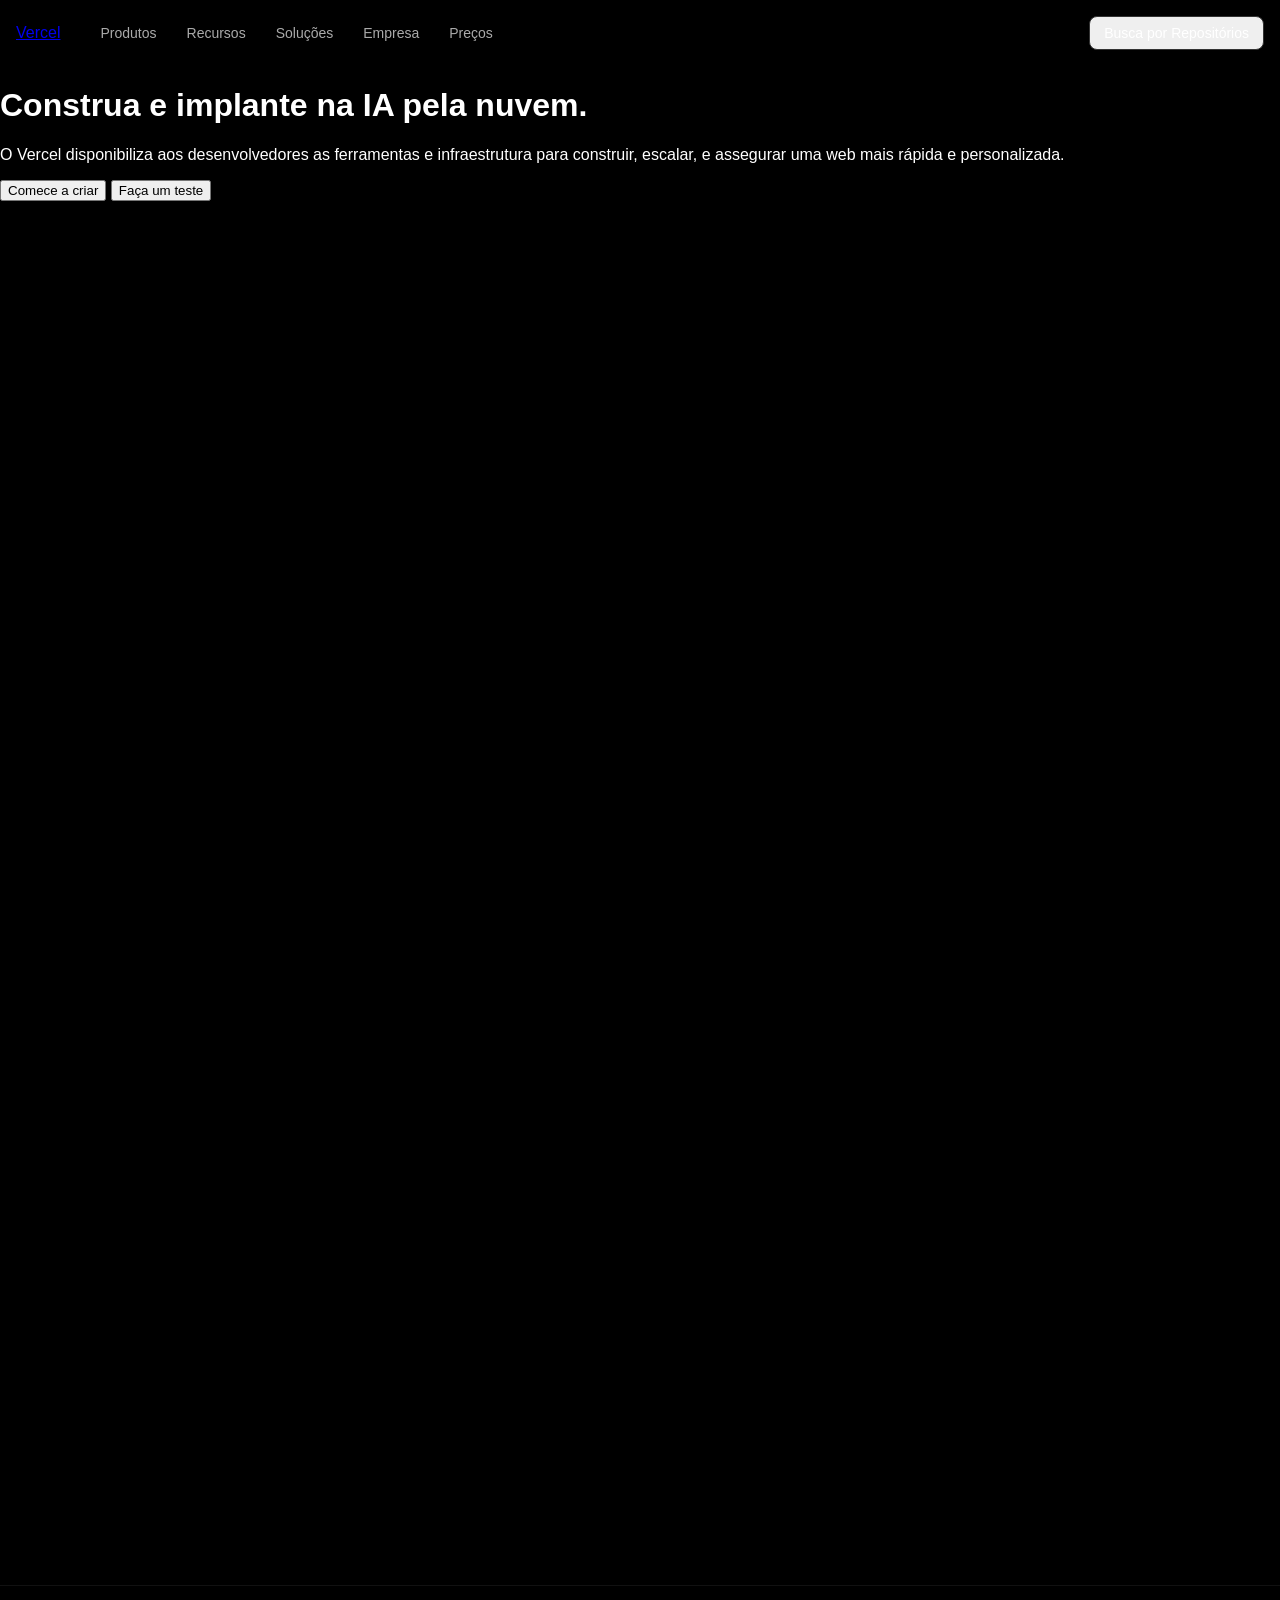
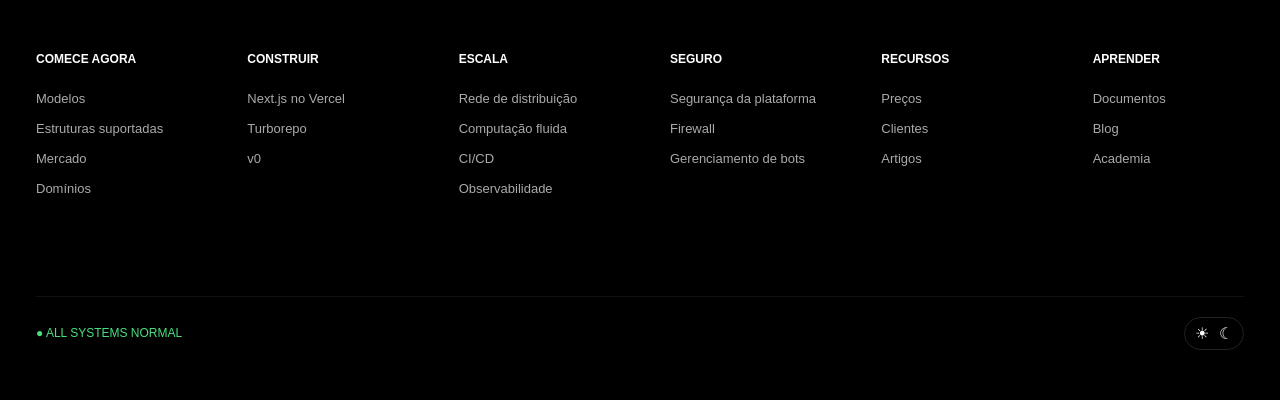
==== index.html @ 89ce564a "Add sections for the API integration : busca, abas de resultados e favoritos." ====
<!DOCTYPE html>
<html lang="pt-br">
<head>
  <meta charset="UTF-8">
  <title>Trabalho01</title>

  <script src="script.js"></script>
  <link rel="stylesheet" href="style.css">
</head>

<body>

<!-- /*checkbox para abrir e fechar o menu */ -->
<input type="checkbox" id="menu-toggle">

<header class="header">
  <div class="container">
<!-- 
    /*Logo Vercel*/ -->
    <div class="logo">
      <a href="#">Vercel</a>
    </div>

    <!-- /*nav*/ -->
<nav class="nav">
  <ul>

    <li class="has-dropdown">
      <a href="#">Produtos</a>

      <div class="dropdown">
        <div class="dropdown-content">

          <!-- /*coluna1*/ -->
          <div class="column">
            <h4>AI Cloud</h4>

            <a href="#" class="item">
              <div class="icon"></div>
              <div class="text">
                <div class="title">AI Gateway</div>
                <div class="desc">One endpoint, all your models</div>
              </div>
            </a>

            <a href="#" class="item">
              <div class="icon"></div>
              <div class="text">
                <div class="title">Sandbox</div>
                <div class="desc">Isolated, safe code execution</div>
              </div>
            </a>

            <a href="#" class="item">
              <div class="icon"></div>
              <div class="text">
                <div class="title">Vercel Agent</div>
                <div class="desc">AI agent for your workflow</div>
              </div>
            </a>

            <a href="#" class="item">
              <div class="icon"></div>
              <div class="text">
                <div class="title">AI SDK</div>
                <div class="desc">Toolkit for building AI apps</div>
              </div>
            </a>
          </div>

          <!-- /*coluna2*/ -->
          <div class="column">
            <h4>Core Platform</h4>

            <a href="#" class="item">
              <div class="icon"></div>
              <div class="text">
                <div class="title">CI/CD</div>
                <div class="desc">Ship faster with automation</div>
              </div>
            </a>

            <a href="#" class="item">
              <div class="icon"></div>
              <div class="text">
                <div class="title">Content Delivery</div>
                <div class="desc">Fast global delivery</div>
              </div>
            </a>

            <a href="#" class="item">
              <div class="icon"></div>
              <div class="text">
                <div class="title">Fluid Compute</div>
                <div class="desc">Scale without limits</div>
              </div>
            </a>

            <a href="#" class="item">
              <div class="icon"></div>
              <div class="text">
                <div class="title">Observability</div>
                <div class="desc">Monitor your apps</div>
              </div>
            </a>
          </div>

          <!-- /*coluna3*/ -->
          <div class="column">
            <h4>Security</h4>

            <a href="#" class="item">
              <div class="icon"></div>
              <div class="text">
                <div class="title">Bot Protection</div>
                <div class="desc">Advanced protection layer</div>
              </div>
            </a>

            <a href="#" class="item">
              <div class="icon"></div>
              <div class="text">
                <div class="title">WAF</div>
                <div class="desc">Web application firewall</div>
              </div>
            </a>

            <a href="#" class="item">
              <div class="icon"></div>
              <div class="text">
                <div class="title">Platform Security</div>
                <div class="desc">Enterprise-grade security</div>
              </div>
            </a>
          </div>

        </div>
      </div>
    </li>

    <li><a href="#">Recursos</a></li>
    <li><a href="#">Soluções</a></li>
    <li><a href="#">Empresa</a></li>
    <li><a href="#">Preços</a></li>

  </ul>
</nav>

    <!-- /*Botoes*/ -->
    <div class="actions">
      <button class="btn btn-outline" id="botao-abrir-painel">Busca por Repositórios</button>
    </div>

    <div id="painel-busca" class="painel-busca" style="display: none">
      <div class="painel-conteudo">

        <!-- Fica vazia até o usuário tentar buscar algo inválido -->
        <span id="texto-erro-validacao" class="texto-erro-validacao"></span>

        <!-- FUNCIONALIDADE 1: Campo de busca + botão -->
        <div class="area-busca">
          <input
            type="text"
            id="campo-termo-busca"
            placeholder="Ex: react, python, javascript..."
          />
          <button id="botao-executar-busca" class="btn btn-primary">Buscar</button>
      </div>

      <!-- Abas para alternar entre Resultados e Favoritos -->
        <div class="area-abas">
          <button class="aba aba-ativa" id="aba-resultados" onclick="trocarAba('resultados')">
            Resultados
          </button>
          <button class="aba" id="aba-favoritos" onclick="trocarAba('favoritos')">
            Favoritos
          </button>
        </div>

        <!-- FUNCIONALIDADE 1: Área onde os cards de resultado aparecem -->
        <div id="secao-resultados">
          <div id="lista-de-resultados" class="lista-de-cards"></div>
        </div>

        <!-- FUNCIONALIDADES 2 e 3: Área de favoritos (começa escondida) -->
        <div id="secao-favoritos" style="display: none;">
          <div id="lista-de-favoritos" class="lista-de-cards"></div>
        </div>

      </div>
    </div>

    <!-- /*Icone menu hamburguer*/ -->
    <label for="menu-toggle" class="menu-toggle">☰</label>

  </div>
</header>

<!--/*Menu hamburguer*/ -->
<div class="mobile-menu">

  <!-- /*fechar menu*/ -->
  <label for="menu-toggle" class="close-btn">✕</label>

  <div class="mobile-content">

    <a href="#" class="btn btn-primary">Inscrever-se</a>
    <a href="#" class="btn btn-outline">Conecte-se</a>

    <div class="mobile-links">
      <a href="#">Produtos</a>
      <a href="#">Recursos</a>
      <a href="#">Soluções</a>
      <a href="#">Preços</a>
      <a href="#">Contato</a>
    </div>

  </div>
</div>

<main>
<!-- SVG imagem central do triângulo-->
 
<div class="central">
  <h1>Construa e implante na IA pela nuvem.</h1>
  <p>O Vercel disponibiliza aos desenvolvedores as ferramentas e infraestrutura para construir, escalar, e assegurar uma web mais rápida e personalizada.</p>
  <div class="buttons">
    <button class="primary">Comece a criar</button>
    <button class="secondary">Faça um teste</button>
  </div>

  <div class="vercel-container">
  <div class="luzes-coloridas">
    <svg class="triangle-svg" viewBox="0 0 100 100">
      <polygon points="50,15 90,85 10,85" />
    </svg>
    <div class="luzes azuis"></div>
    <div class="luzes vermelhas"></div>
    <div class="luzes verdes"></div>
    <div class="luzes amarelas"></div>
  </div>
  </div>
</div>

</main>

<footer class="footer">

  <div class="footer-container">

    <div class="footer-column">
      <h4>Comece agora</h4>
      <a href="#">Modelos</a>
      <a href="#">Estruturas suportadas</a>
      <a href="#">Mercado</a>
      <a href="#">Domínios</a>
    </div>

    <div class="footer-column">
      <h4>Construir</h4>
      <a href="#">Next.js no Vercel</a>
      <a href="#">Turborepo</a>
      <a href="#">v0</a>
    </div>

    <div class="footer-column">
      <h4>Escala</h4>
      <a href="#">Rede de distribuição</a>
      <a href="#">Computação fluida</a>
      <a href="#">CI/CD</a>
      <a href="#">Observabilidade</a>
    </div>

    <div class="footer-column">
      <h4>Seguro</h4>
      <a href="#">Segurança da plataforma</a>
      <a href="#">Firewall</a>
      <a href="#">Gerenciamento de bots</a>
    </div>

    <div class="footer-column">
      <h4>Recursos</h4>
      <a href="#">Preços</a>
      <a href="#">Clientes</a>
      <a href="#">Artigos</a>
    </div>

    <div class="footer-column">
      <h4>Aprender</h4>
      <a href="#">Documentos</a>
      <a href="#">Blog</a>
      <a href="#">Academia</a>
    </div>

    <div class="footer-bottom">

      <div class="status">
        ● ALL SYSTEMS NORMAL
      </div>

      <div class="theme-toggle">
        <span>☀</span>
        <span>☾</span>
      </div>

    </div>

  </div>

</footer>

</body>
</ht
---- style.css ----
/* Reset */
body {
  margin: 0;
  font-family: Arial, sans-serif;
  background: #000;
  color: #fff;
  overflow-x: hidden;
}

/* Header */
.header {
  position: sticky;
  top: 0;
  z-index: 1000;
  background-color: #000;

}

/* Container (header) */
.container {
  max-width: 1400px;
  margin: 0 auto;
  padding: 16px;
  display: flex;
  align-items: center;
  justify-content: flex-start;
  gap: 40px;
}

/* Nav Desktop */
.nav ul {
  display: flex;
  gap: 30px;
  list-style: none;
  margin: 0;
  padding: 0;
}

.nav ul li {
  position: relative;
}

.nav a {
  color: #aaa;
  text-decoration: none;
  font-size: 14px;
  transition: color 0.2s ease;
}

.nav a:hover {
  color: #fff;
}

/* Dropdown */
.dropdown {
  position: absolute;
  top: 100%;
  left: 0;
  width: min(750px, 90vw);
  padding-top: 16px;
  opacity: 0;
  visibility: hidden;
  transform: translateY(10px);
  transition: all 0.2s ease;
  z-index: 2000;
}

.dropdown-content {
  background: #111;
  border: 1px solid #222;
  border-radius: 12px;
  padding: 24px;
  display: flex;
  gap: 40px;
}

.column {
  display: flex;
  flex-direction: column;
  gap: 14px;
}

.column h4 {
  font-weight: bold;
  font-size: 12px;
  color: #666;
  text-transform: uppercase;
  letter-spacing: 1px;
}

.item {
  display: flex;
  gap: 12px;
  padding: 10px;
  border-radius: 10px;
  text-decoration: none;
  transition: all 0.2s ease;
}

.item:hover {
  background: rgba(255, 255, 255, 0.05);
}

.icon {
  width: 36px;
  height: 36px;
  border: 1px solid #333;
  border-radius: 8px;
  background: rgba(255, 255, 255, 0.02);
  flex-shrink: 0;
  transition: all 0.2s ease;

  display: flex;              
  align-items: center;
  justify-content: center;
  color: #aaa; 
}

.item:hover .icon {
  border-color: #555;
  background:#ffffff;
  color: #000;
}

.text {
  display: flex;
  flex-direction: column;
}

.title {
  color: #fff;
  font-size: 14px;
}

.desc {
  color: #888;
  font-size: 12px;
}

.has-dropdown:hover .dropdown {
  opacity: 1;
  visibility: visible;
  transform: translateY(0);
}

/* Botões */
.actions {
  display: flex;
  gap: 12px;
  margin-left: auto;
}

.btn {
  padding: 8px 14px;
  border-radius: 8px;
  font-size: 14px;
  text-decoration: none;
  transition: all 0.2s ease;
}

.btn-outline {
  border: 1px solid #333;
  color: #fff;
}

.btn-outline:hover {
  border-color: #555;
}

.btn-primary {
  background: #fff;
  color: #000;
}

.btn-primary:hover {
  background: #ddd;
}

/* Menu Mobile */
#menu-toggle {
  display: none;
}

.menu-toggle {
  display: none;
  font-size: 24px;
  cursor: pointer;
}

.mobile-menu {
  position: fixed;
  top: 0;
  right: 0;
  width: 100%;
  height: 100vh;
  background: #000;
  transform: translateX(100%);
  transition: transform 0.3s ease;
  z-index: 3000;
  display: flex;
  flex-direction: column;
}

#menu-toggle:checked ~ .mobile-menu {
  transform: translateX(0);
}

.close-btn {
  display: block;
  text-align: right;
  padding: 20px;
  font-size: 24px;
  cursor: pointer;
}

.mobile-content {
  padding: 20px;
  display: flex;
  flex-direction: column;
  gap: 20px;
}

.mobile-links {
  display: flex;
  flex-direction: column;
  gap: 20px;
  margin-top: 20px;
}

.mobile-links a {
  color: #fff;
  text-decoration: none;
  font-size: 18px;
  border-bottom: 1px solid #111;
  padding-bottom: 10px;
}

.hero-ai {
    position: relative;
    max-width: 1080px;
    margin: 40px auto;
    height: 85vh;
    background-color: #000;
    border: 1px solid rgba(255, 255, 255, 0.05);
    display: flex;
    flex-direction: column;
    align-items: center;
    justify-content: flex-start;
    overflow: hidden;
    padding-top: 80px;
}

.grid-overlay {
    position: absolute;
    inset: 0;
    background-image: 
        linear-gradient(to right, rgba(255, 255, 255, 0.08) 1px, transparent 1px),
        linear-gradient(to bottom, rgba(255, 255, 255, 0.08) 1px, transparent 1px);
    background-size: 100px 100px;
    pointer-events: none;
    z-index: 5;
}

/* FIX: z-index 20 para ficar na frente do rainbow-glow */
.hero-content {
    position: relative;
    z-index: 20;
    text-align: center;
    max-width: 800px;
    padding: 0 20px;
}

.hero-content h1 {
    font-size: 48px;
    font-weight: 600;
    letter-spacing: -0.04em;
    margin-bottom: 16px;
    color: #ffffff;
}

.hero-content p {
    color: #a1a1a1;
    font-size: 1.15rem;
    line-height: 1.6;
    max-width: 650px;
    margin: 0 auto 32px;
}

.hero-actions {
    display: flex;
    gap: 12px;
    justify-content: center;
}

.btn-white {
    background: #ffffff;
    color: #000000;
    border: none;
    padding: 12px 24px;
    border-radius: 50px;
    font-weight: 600;
    font-size: 0.95rem;
    cursor: pointer;
    display: flex;
    align-items: center;
    gap: 8px;
    transition: background 0.2s;
}

.btn-white .triangle-icon {
    font-size: 11px;
}

.btn-dark {
    background: #0a0a0a;
    color: #ffffff;
    border: 1px solid #333333;
    padding: 12px 24px;
    border-radius: 50px;
    font-weight: 600;
    font-size: 0.95rem;
    cursor: pointer;
    transition: background 0.2s, border-color 0.2s;
}

.btn-white:hover { background: #e5e5e5; }
.btn-dark:hover { background: #141414; border-color: #555; }

.visual-stage {
    position: relative;
    width: 100%;
    height: 700px;
    margin-top: -50px;
    overflow: hidden;
    display: flex;
    justify-content: center;
    align-items: flex-end;
}

/* Círculo de Cores */
.rainbow-glow {
    position: absolute;
    width: 100vw;
    max-width: 1500px;
    height: 530px;
    bottom: -150px;
    left: 50%;
    transform: translateX(-50%);
    border-radius: 50%;
    background: conic-gradient(
        from -120deg at 50% 50%,
        #007cf0,#007cf0, #00dfd8,#f9cb28,#f54e11, #f10509,#f10509,#f10509, #007cf0
    );
    filter: blur(20px);
    opacity: 0.5;
}

.triangle-wrapper {
    position: absolute;
    bottom: 50px;
    left: 50%;
    transform: translateX(-50%);
    width: 100%;
    max-width: 1200px;
}

.stack-svg {
    width: 100%;
    height: auto;
    filter: drop-shadow(0 0 20px rgba(255,255,255,0.05));
}

/* Footer */
.footer {
  margin-top: 100px;
  border-top: 1px solid #111;
  padding: 20px;
}

.footer-container {
  max-width: 1500px;
  margin: 30px auto;
  display: grid;
  grid-template-columns: repeat(6, 1fr);
  gap: 60px;
  padding: 0 16px;
}

.footer-column {
  display: flex;
  flex-direction: column;
  gap: 15px;
}

.footer-column h4 {
  font-size: 12px;
  text-transform: uppercase;
  color: white;
  margin-bottom: 10px;
}

.footer-column a {
  color: #aaa;
  text-decoration: none;
  font-size: 13px;
  transition: color 0.2s;
}

.footer-column a:hover {
  color: #fff;
}

.footer-bottom {
  grid-column: span 6;
  margin-top: 40px;
  padding-top: 20px;
  border-top: 1px solid #111;
  display: flex;
  justify-content: space-between;
  align-items: center;
}

.status {
  font-size: 12px;
  color: #4ade80;
}

.theme-toggle {
  display: flex;
  gap: 10px;
  border: 1px solid #222;
  padding: 6px 10px;
  border-radius: 20px;
}

@media (max-width: 768px) {
  .nav {
    display: none !important;
  }

  .container {
    justify-content: flex-start; 
    gap: 10px;
    padding: 12px 16px;
  }

  .actions {
    display: flex !important;
    margin-left: auto;     
    margin-right: 8px; 
    gap: 0;
  }

  .actions .btn:not(.btn-ai) {
    display: none;
  }

  .actions .btn-ai {
    display: inline-block;
    padding: 6px 12px;
    font-size: 12px;
    white-space: nowrap;
    border-radius: 6px;
  }

  .menu-toggle {
    display: block;
    font-size: 22px;
  }

  .hero-ai {
    height: auto;
    min-height: 100vh;
    padding: 100px 16px 0;
    margin: 0;
    width: 100%;
    box-sizing: border-box;
  }

  .hero-content h1 { font-size: 1.9rem; }
  .hero-content p { font-size: 0.95rem; }
  
  .hero-actions {
    flex-direction: row;
    gap: 8px;
    width: 100%;
    max-width: 360px;
    margin: 0 auto 32px;
  }

  .btn-white, 
  .btn-dark {
    flex: 1;             
    padding: 10px 5px; 
    font-size: 0.8rem;  
    justify-content: center; 
    white-space: nowrap;
    display: flex;
    align-items: center;
  }

  .btn-white .triangle-icon {
    font-size: 9px;
  }

  .visual-stage { height: 260px; }
  .triangle-wrapper { width: 190%; max-width: 740px; }
  .rainbow-glow { width: 100%; height: 400px; bottom: -150px; filter: blur(30px); }
  .grid-overlay { background-size: 40px 40px; }

  .footer-container {
    grid-template-columns: repeat(2, 1fr);
    gap: 24px;
  }
  .footer-bottom { grid-column: 1 / -1; }
}

/* Telas muito pequenas (< 360px) */
@media (max-width: 360px) {
  .footer-container {
    grid-template-columns: 1fr;
    gap: 20px;
  }

  .hero-content h1 {
    font-size: 1.6rem;
  }
}
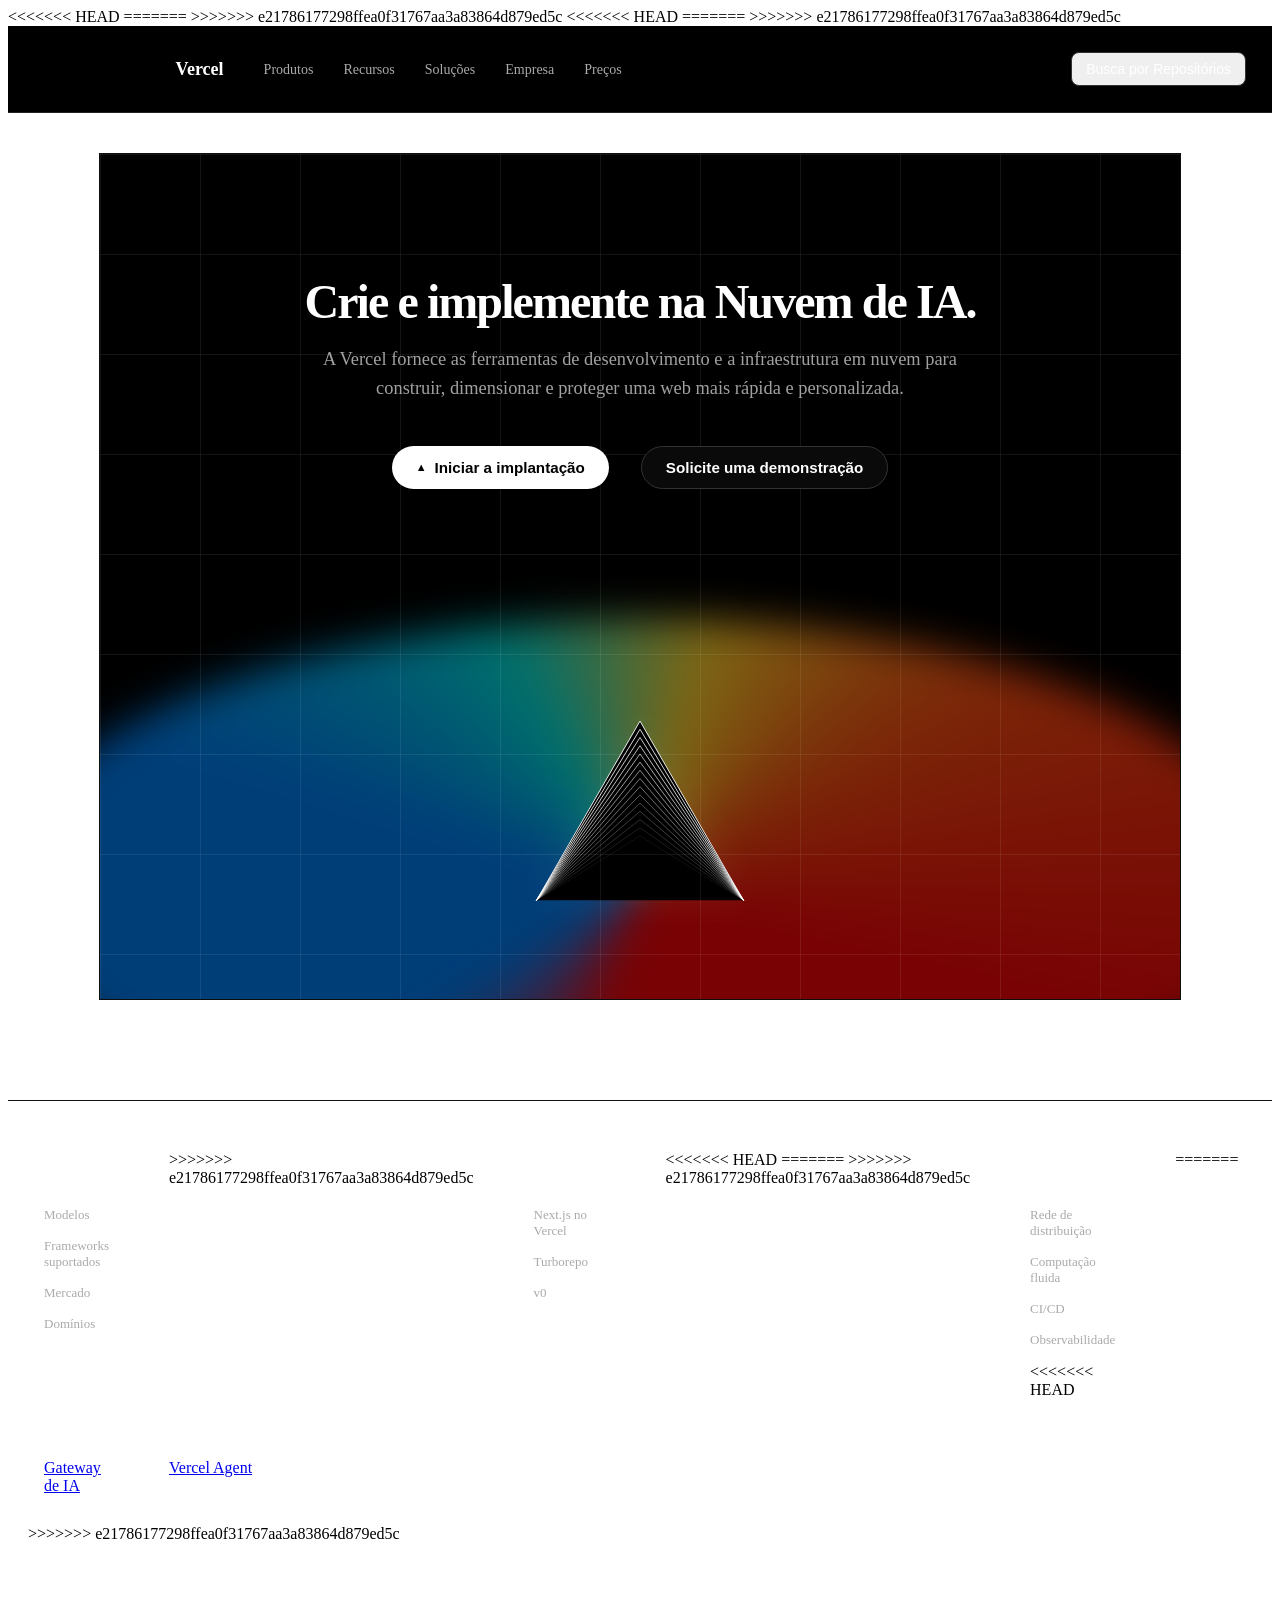
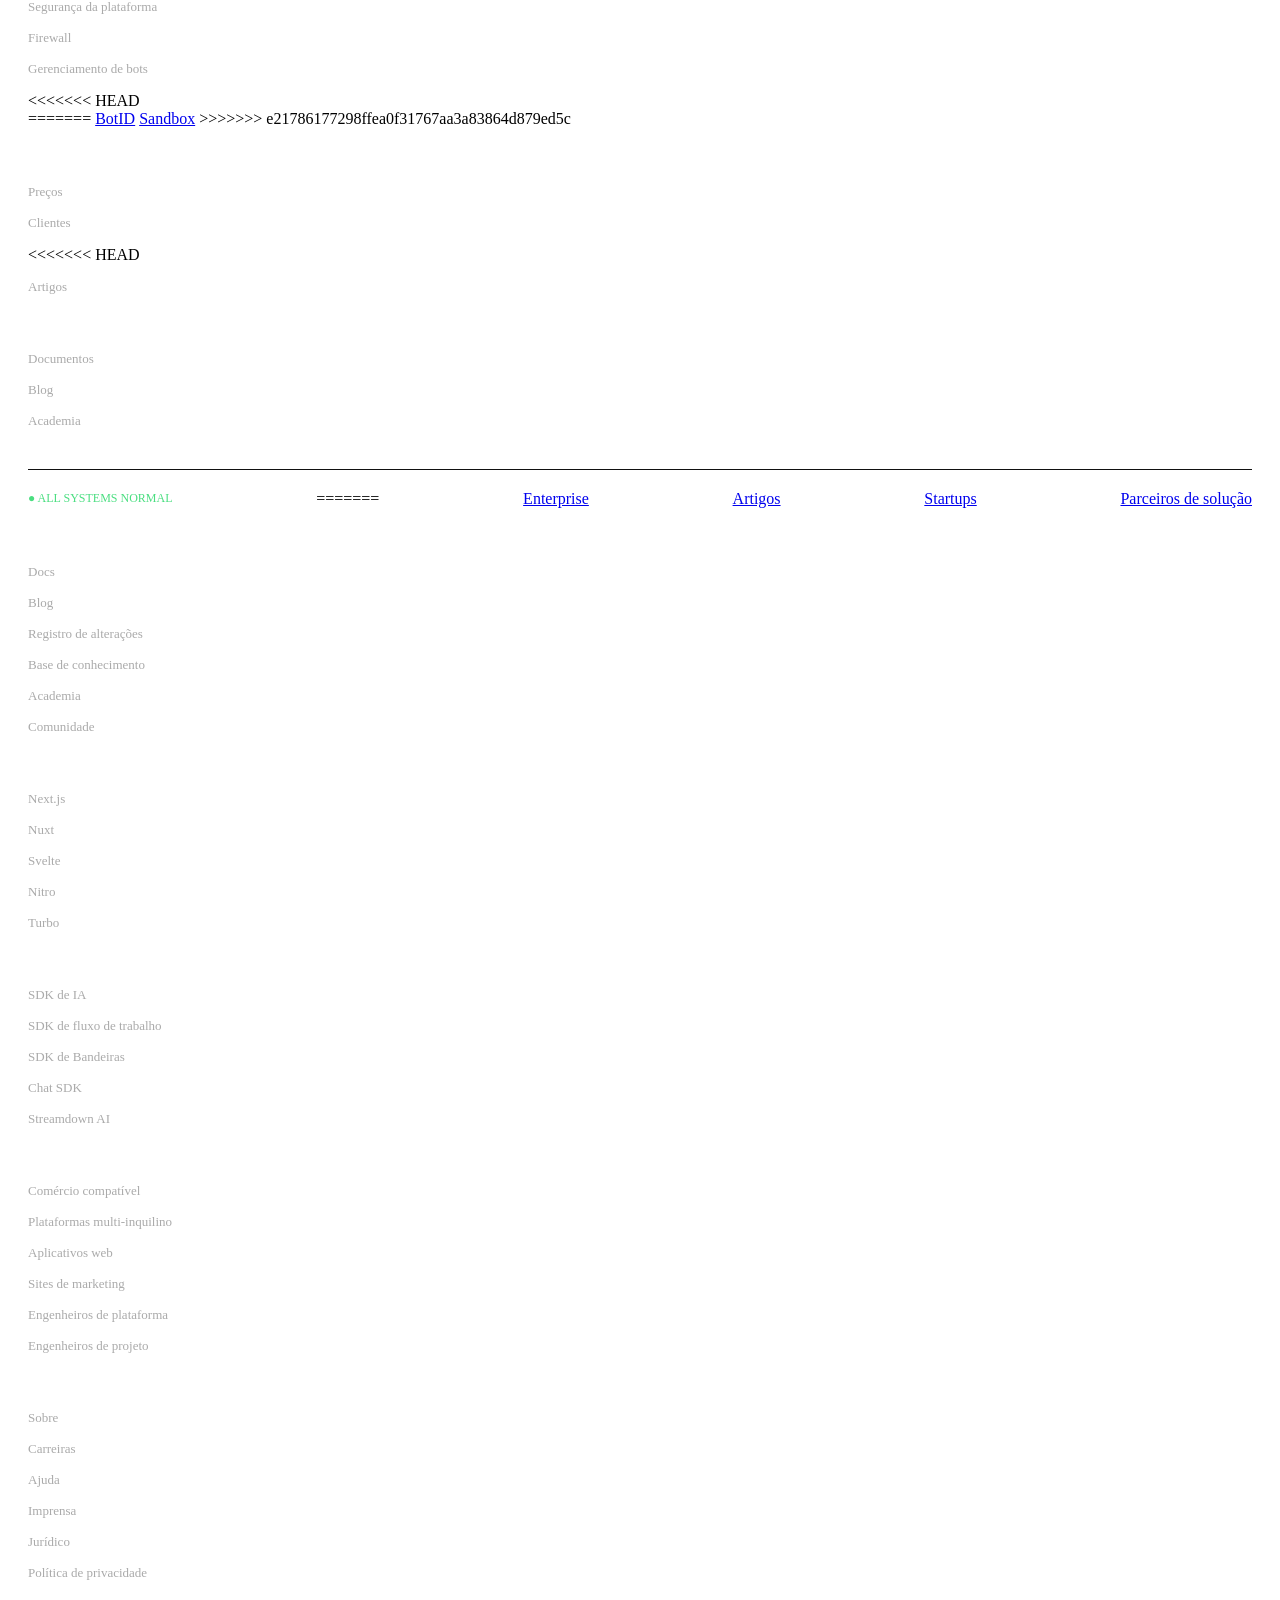
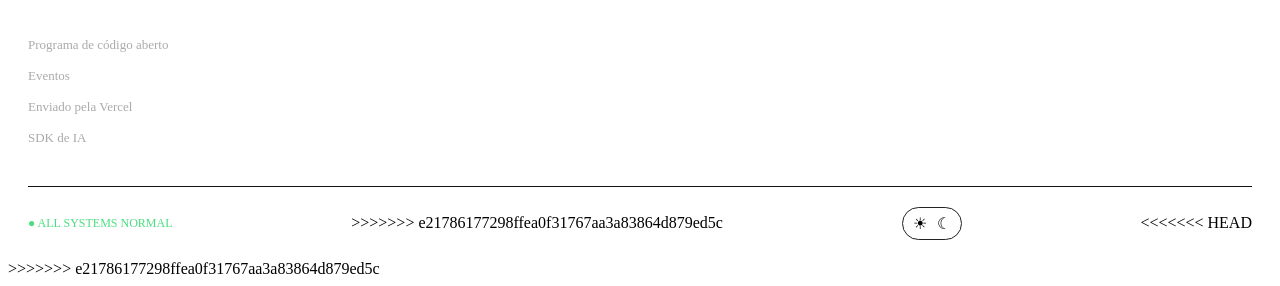
==== commit d86bcbd5: "Merge branch 'main' of https://github.com/VitoriaGabrieliSo/Vercel-Page-Web-Programming-Exercise" ====
--- a/index.html
+++ b/index.html
@@ -2,19 +2,31 @@
 <html lang="pt-br">
 <head>
   <meta charset="UTF-8">
+<<<<<<< HEAD
   <title>Trabalho01</title>
 
   <script src="script.js"></script>
   <link rel="stylesheet" href="style.css">
+=======
+  <meta name="viewport" content="width=device-width, initial-scale=1.0">
+  <title>Trabalho01</title>
+  <link rel="stylesheet" href="style.css">
+  <link href="https://fonts.googleapis.com/css2?family=Inter:wght@400;500;700;800&display=swap" rel="stylesheet">
+
+>>>>>>> e21786177298ffea0f31767aa3a83864d879ed5c
 </head>
 
 <body>
 
+<<<<<<< HEAD
 <!-- /*checkbox para abrir e fechar o menu */ -->
+=======
+>>>>>>> e21786177298ffea0f31767aa3a83864d879ed5c
 <input type="checkbox" id="menu-toggle">
 
 <header class="header">
   <div class="container">
+<<<<<<< HEAD
 <!-- 
     /*Logo Vercel*/ -->
     <div class="logo">
@@ -207,6 +219,142 @@
     <a href="#" class="btn btn-primary">Inscrever-se</a>
     <a href="#" class="btn btn-outline">Conecte-se</a>
 
+=======
+    <div class="logo">
+      <svg viewbox="0 0 262 52" height="18" width="91" data-slot="geist-logo-svg">
+        <path fill="currentColor" d="M59.8 52H0L29.9 0zm67.82-38.45q4.9 0 8.81 2.13a15.5 15.5 0 0 1 6.22 6.32q2.3 4.2 2.38 10.26v2.06h-26.35q.27 4.4 2.58 6.92 2.38 2.47 6.36 2.47a8.4 8.4 0 0 0 7.76-4.93l9.16.67q-1.68 4.98-6.29 7.99t-10.63 3q-5.53 0-9.64-2.27a16 16 0 0 1-6.43-6.46 20 20 0 0 1-2.31-9.72q0-5.52 2.3-9.72a16 16 0 0 1 6.44-6.46 20 20 0 0 1 9.64-2.26m62.55 0q4.47 0 8.18 1.66a15.3 15.3 0 0 1 6.15 4.6q2.38 3 2.87 7.05l-9.23.47a8 8 0 0 0-2.8-5 7.7 7.7 0 0 0-5.17-1.86q-4.33 0-6.7 3-2.4 3-2.39 8.52t2.38 8.52q2.37 3 6.71 3 3.15 0 5.39-1.87 2.24-1.92 2.72-5.46l9.3.4a14.7 14.7 0 0 1-2.87 7.33 16 16 0 0 1-6.15 4.86 21 21 0 0 1-8.39 1.66q-5.53 0-9.64-2.26a16 16 0 0 1-6.44-6.46 20 20 0 0 1-2.3-9.72q0-5.52 2.3-9.72a16 16 0 0 1 6.44-6.46 20 20 0 0 1 9.64-2.26m38.66 0q4.9 0 8.8 2.13a15.5 15.5 0 0 1 6.22 6.32q2.31 4.2 2.38 10.26v2.06h-26.35q.28 4.4 2.58 6.92 2.38 2.47 6.36 2.47a8.4 8.4 0 0 0 7.77-4.93l9.15.67q-1.68 5-6.29 7.99t-10.62 3q-5.53 0-9.65-2.27a16 16 0 0 1-6.43-6.46 20 20 0 0 1-2.31-9.72q0-5.52 2.3-9.72a16 16 0 0 1 6.44-6.46 20 20 0 0 1 9.64-2.26M86.9 36.69l17.24-34.33h10.8L89.96 49.63h-6.12L58.85 2.36h10.81zm71.62-15.55a11 11 0 0 1 2.47-4.48q2.28-2.31 6.38-2.31h3.4v7.26h-3.47q-2.91 0-4.79.8a5.8 5.8 0 0 0-2.77 2.5q-.9 1.72-.9 4.37v20.35h-8.89V14.35h8.33zm101.73 28.5h-8.95V2.35h8.95zM127.62 20.26q-3.7 0-6 2.2-2.32 2.2-2.87 6.2h17.05q-.48-4.34-2.72-6.33a7.8 7.8 0 0 0-5.46-2.07m101.2 0q-3.7 0-6 2.2-2.31 2.2-2.87 6.2H237q-.5-4.34-2.73-6.33a7.8 7.8 0 0 0-5.46-2.07"></path>
+      </svg>
+    </div>
+
+    <nav class="nav">
+      <ul>
+        <li class="has-dropdown">
+          <a href="#">
+            Produtos
+            <svg class="chevron" width="10" height="10" viewBox="0 0 24 24" fill="none" stroke="currentColor" stroke-width="2" stroke-linecap="round" stroke-linejoin="round"><path d="m6 9 6 6 6-6"/></svg>
+          </a>
+          <div class="dropdown">
+            <div class="dropdown-content">
+              <div class="column">
+                <h4>AI Cloud</h4>
+                <a href="#" class="item">
+                  <div class="icon"><svg xmlns="http://www.w3.org/2000/svg" width="18" height="18" viewBox="0 0 24 24" fill="none" stroke="currentColor" stroke-width="1.8" stroke-linecap="round" stroke-linejoin="round"><circle cx="12" cy="12" r="3"/><path d="M12 2v3M12 19v3M4.22 4.22l2.12 2.12M17.66 17.66l2.12 2.12M2 12h3M19 12h3M4.22 19.78l2.12-2.12M17.66 6.34l2.12-2.12"/></svg></div>
+                  <div class="text">
+                    <div class="title">AI Gateway</div>
+                    <div class="desc">One endpoint, all your models</div>
+                  </div>
+                </a>
+                <a href="#" class="item">
+                  <div class="icon"><svg xmlns="http://www.w3.org/2000/svg" width="18" height="18" viewBox="0 0 24 24" fill="none" stroke="currentColor" stroke-width="1.8" stroke-linecap="round" stroke-linejoin="round"><path d="M21 16V8a2 2 0 0 0-1-1.73l-7-4a2 2 0 0 0-2 0l-7 4A2 2 0 0 0 3 8v8a2 2 0 0 0 1 1.73l7 4a2 2 0 0 0 2 0l7-4A2 2 0 0 0 21 16z"/><polyline points="3.27 6.96 12 12.01 20.73 6.96"/><line x1="12" y1="22.08" x2="12" y2="12"/></svg></div>
+                  <div class="text">
+                    <div class="title">Sandbox</div>
+                    <div class="desc">Isolated, safe code execution</div>
+                  </div>
+                </a>
+                <a href="#" class="item">
+                  <div class="icon"><svg xmlns="http://www.w3.org/2000/svg" width="18" height="18" viewBox="0 0 24 24" fill="none" stroke="currentColor" stroke-width="1.8" stroke-linecap="round" stroke-linejoin="round"><rect x="3" y="11" width="18" height="11" rx="2"/><path d="M7 11V7a5 5 0 0 1 10 0v4"/><circle cx="12" cy="16" r="1" fill="currentColor"/></svg></div>
+                  <div class="text">
+                    <div class="title">Vercel Agent</div>
+                    <div class="desc">AI agent for your workflow</div>
+                  </div>
+                </a>
+                <a href="#" class="item">
+                  <div class="icon"><svg xmlns="http://www.w3.org/2000/svg" width="18" height="18" viewBox="0 0 24 24" fill="none" stroke="currentColor" stroke-width="1.8" stroke-linecap="round" stroke-linejoin="round"><polyline points="16 18 22 12 16 6"/><polyline points="8 6 2 12 8 18"/></svg></div>
+                  <div class="text">
+                    <div class="title">AI SDK</div>
+                    <div class="desc">Toolkit for building AI apps</div>
+                  </div>
+                </a>
+              </div>
+              <div class="column">
+                <h4>Core Platform</h4>
+                <a href="#" class="item">
+                  <div class="icon"><svg xmlns="http://www.w3.org/2000/svg" width="18" height="18" viewBox="0 0 24 24" fill="none" stroke="currentColor" stroke-width="1.8" stroke-linecap="round" stroke-linejoin="round"><circle cx="18" cy="18" r="3"/><circle cx="6" cy="6" r="3"/><path d="M13 6h3a2 2 0 0 1 2 2v7"/><line x1="6" y1="9" x2="6" y2="21"/></svg></div>
+                  <div class="text">
+                    <div class="title">CI/CD</div>
+                    <div class="desc">Ship faster with automation</div>
+                  </div>
+                </a>
+                <a href="#" class="item">
+                  <div class="icon"><svg xmlns="http://www.w3.org/2000/svg" width="18" height="18" viewBox="0 0 24 24" fill="none" stroke="currentColor" stroke-width="1.8" stroke-linecap="round" stroke-linejoin="round"><circle cx="12" cy="12" r="10"/><line x1="2" y1="12" x2="22" y2="12"/><path d="M12 2a15.3 15.3 0 0 1 4 10 15.3 15.3 0 0 1-4 10 15.3 15.3 0 0 1-4-10 15.3 15.3 0 0 1 4-10z"/></svg></div>
+                  <div class="text">
+                    <div class="title">Content Delivery</div>
+                    <div class="desc">Fast global delivery</div>
+                  </div>
+                </a>
+                <a href="#" class="item">
+                  <div class="icon"><svg xmlns="http://www.w3.org/2000/svg" width="18" height="18" viewBox="0 0 24 24" fill="none" stroke="currentColor" stroke-width="1.8" stroke-linecap="round" stroke-linejoin="round"><polygon points="13 2 3 14 12 14 11 22 21 10 12 10 13 2"/></svg></div>
+                  <div class="text">
+                    <div class="title">Fluid Compute</div>
+                    <div class="desc">Scale without limits</div>
+                  </div>
+                </a>
+                <a href="#" class="item">
+                  <div class="icon"><svg xmlns="http://www.w3.org/2000/svg" width="18" height="18" viewBox="0 0 24 24" fill="none" stroke="currentColor" stroke-width="1.8" stroke-linecap="round" stroke-linejoin="round"><polyline points="22 12 18 12 15 21 9 3 6 12 2 12"/></svg></div>
+                  <div class="text">
+                    <div class="title">Observability</div>
+                    <div class="desc">Monitor your apps</div>
+                  </div>
+                </a>
+              </div>
+              <div class="column">
+                <h4>Security</h4>
+                <a href="#" class="item">
+                  <div class="icon"><svg xmlns="http://www.w3.org/2000/svg" width="18" height="18" viewBox="0 0 24 24" fill="none" stroke="currentColor" stroke-width="1.8" stroke-linecap="round" stroke-linejoin="round"><path d="M12 22s8-4 8-10V5l-8-3-8 3v7c0 6 8 10 8 10z"/></svg></div>
+                  <div class="text">
+                    <div class="title">Bot Protection</div>
+                    <div class="desc">Advanced protection layer</div>
+                  </div>
+                </a>
+                <a href="#" class="item">
+                  <div class="icon"><svg xmlns="http://www.w3.org/2000/svg" width="18" height="18" viewBox="0 0 24 24" fill="none" stroke="currentColor" stroke-width="1.8" stroke-linecap="round" stroke-linejoin="round"><rect x="2" y="3" width="20" height="14" rx="2"/><line x1="8" y1="21" x2="16" y2="21"/><line x1="12" y1="17" x2="12" y2="21"/></svg></div>
+                  <div class="text">
+                    <div class="title">WAF</div>
+                    <div class="desc">Web application firewall</div>
+                  </div>
+                </a>
+                <a href="#" class="item">
+                  <div class="icon"><svg xmlns="http://www.w3.org/2000/svg" width="18" height="18" viewBox="0 0 24 24" fill="none" stroke="currentColor" stroke-width="1.8" stroke-linecap="round" stroke-linejoin="round"><rect x="3" y="11" width="18" height="11" rx="2" ry="2"/><path d="M7 11V7a5 5 0 0 1 10 0v4"/></svg></div>
+                  <div class="text">
+                    <div class="title">Platform Security</div>
+                    <div class="desc">Enterprise-grade security</div>
+                  </div>
+                </a>
+              </div>
+            </div>
+          </div>
+        </li>
+        <li><a href="#">
+          Recursos
+          <svg class="chevron" width="10" height="10" viewBox="0 0 24 24" fill="none" stroke="currentColor" stroke-width="2" stroke-linecap="round" stroke-linejoin="round"><path d="m6 9 6 6 6-6"/></svg>
+        </a>
+        </li>
+        <li><a href="#">
+          Soluções
+          <svg class="chevron" width="10" height="10" viewBox="0 0 24 24" fill="none" stroke="currentColor" stroke-width="2" stroke-linecap="round" stroke-linejoin="round"><path d="m6 9 6 6 6-6"/></svg>
+        </a>
+        </li>
+        <li><a href="#">Empresa</a></li>
+        <li><a href="#">Preços</a></li>
+      </ul>
+    </nav>
+
+    <div class="actions">
+      <a href="#" class="btn btn-outline btn-ai">Pergunte a IA</a>
+      <a href="#" class="btn btn-outline">Conecte-se</a>
+      <a href="#" class="btn btn-primary">Inscreva-se</a>
+    </div>
+
+    <label for="menu-toggle" class="menu-toggle">☰</label>
+  </div>
+</header>
+
+<div class="mobile-menu">
+  <label for="menu-toggle" class="close-btn">✕</label>
+  <div class="mobile-content">
+    <a href="#" class="btn btn-primary">Inscrever-se</a>
+    <a href="#" class="btn btn-outline">Conecte-se</a>
+>>>>>>> e21786177298ffea0f31767aa3a83864d879ed5c
     <div class="mobile-links">
       <a href="#">Produtos</a>
       <a href="#">Recursos</a>
@@ -214,6 +362,7 @@
       <a href="#">Preços</a>
       <a href="#">Contato</a>
     </div>
+<<<<<<< HEAD
 
   </div>
 </div>
@@ -256,32 +405,107 @@
       <a href="#">Domínios</a>
     </div>
 
+=======
+  </div>
+</div>
+
+
+<section class="hero-ai">
+    <!-- Grade de Fundo (As linhas ficam por cima do brilho) -->
+    <div class="grid-overlay"></div>
+
+    <div class="hero-content">
+        <h1>Crie e implemente na Nuvem de IA.</h1>
+        <p>A Vercel fornece as ferramentas de desenvolvimento e a infraestrutura em nuvem para construir, dimensionar e proteger uma web mais rápida e personalizada.</p>
+        
+        <div class="hero-actions">
+            <button class="btn-white">
+                <span class="triangle-icon">▲</span> Iniciar a implantação
+            </button>
+            <button class="btn-dark">Solicite uma demonstração</button>
+        </div>
+    </div>
+
+    <!-- Palco visual do Triângulo e Glow -->
+    <div class="visual-stage">
+        <div class="rainbow-glow"></div>
+        <div class="triangle-wrapper">
+            <!-- Triângulo COMPLETO com 16 caminhos para o efeito denso do print -->
+            <svg aria-label="Vercel Logo" class="stack-svg" fill="none" role="img" viewBox="0 0 1200 700">
+                <path fill="#000000" d="M485 650.4h230L600 451.21z"></path>
+                <path stroke="#ffffff" opacity="1" d="M715 650.4 L600 451.21 L485 650.4"></path>
+                <path stroke="#ffffff" opacity="0.93" d="M715 650.4 L600 460.33 L485 650.4"></path>
+                <path stroke="#ffffff" opacity="0.87" d="M715 650.4 L600 469.44 L485 650.4"></path>
+                <path stroke="#ffffff" opacity="0.8" d="M715 650.4 L600 478.56 L485 650.4"></path>
+                <path stroke="#ffffff" opacity="0.73" d="M715 650.4 L600 487.67 L485 650.4"></path>
+                <path stroke="#ffffff" opacity="0.67" d="M715 650.4 L600 496.79 L485 650.4"></path>
+                <path stroke="#ffffff" opacity="0.6" d="M715 650.4 L600 505.9 L485 650.4"></path>
+                <path stroke="#ffffff" opacity="0.53" d="M715 650.4 L600 515.02 L485 650.4"></path>
+                <path stroke="#ffffff" opacity="0.47" d="M715 650.4 L600 524.13 L485 650.4"></path>
+                <path stroke="#ffffff" opacity="0.4" d="M715 650.4 L600 533.25 L485 650.4"></path>
+                <path stroke="#ffffff" opacity="0.33" d="M715 650.4 L600 542.36 L485 650.4"></path>
+                <path stroke="#ffffff" opacity="0.27" d="M715 650.4 L600 551.48 L485 650.4"></path>
+                <path stroke="#ffffff" opacity="0.2" d="M715 650.4 L600 560.59 L485 650.4"></path>
+                <path stroke="#ffffff" opacity="0.13" d="M715 650.4 L600 569.71 L485 650.4"></path>
+                <path stroke="#ffffff" opacity="0.07" d="M715 650.4 L600 578.82 L485 650.4"></path>
+            </svg>
+        </div>
+    </div>
+</section>
+
+
+<footer class="footer">
+  <div class="footer-container">
+    <div class="footer-column">
+      <h4>Comece</h4>
+      <a href="#">Modelos</a>
+      <a href="#">Frameworks suportados</a>
+      <a href="#">Mercado</a>
+      <a href="#">Domínios</a>
+    </div>
+>>>>>>> e21786177298ffea0f31767aa3a83864d879ed5c
     <div class="footer-column">
       <h4>Construir</h4>
       <a href="#">Next.js no Vercel</a>
       <a href="#">Turborepo</a>
       <a href="#">v0</a>
     </div>
-
+<<<<<<< HEAD
+
+=======
+>>>>>>> e21786177298ffea0f31767aa3a83864d879ed5c
     <div class="footer-column">
       <h4>Escala</h4>
       <a href="#">Rede de distribuição</a>
       <a href="#">Computação fluida</a>
       <a href="#">CI/CD</a>
       <a href="#">Observabilidade</a>
-    </div>
-
+<<<<<<< HEAD
+    </div>
+
+=======
+      <a href="#">Gateway de IA</a>
+      <a href="#">Vercel Agent</a>
+    </div>
+>>>>>>> e21786177298ffea0f31767aa3a83864d879ed5c
     <div class="footer-column">
       <h4>Seguro</h4>
       <a href="#">Segurança da plataforma</a>
       <a href="#">Firewall</a>
       <a href="#">Gerenciamento de bots</a>
-    </div>
-
+<<<<<<< HEAD
+    </div>
+
+=======
+      <a href="#">BotID</a>
+      <a href="#">Sandbox</a>
+    </div>
+>>>>>>> e21786177298ffea0f31767aa3a83864d879ed5c
     <div class="footer-column">
       <h4>Recursos</h4>
       <a href="#">Preços</a>
       <a href="#">Clientes</a>
+<<<<<<< HEAD
       <a href="#">Artigos</a>
     </div>
 
@@ -298,10 +522,70 @@
         ● ALL SYSTEMS NORMAL
       </div>
 
+=======
+      <a href="#">Enterprise</a>
+      <a href="#">Artigos</a>
+      <a href="#">Startups</a>
+      <a href="#">Parceiros de solução</a>
+    </div>
+    <div class="footer-column">
+      <h4>Aprenda</h4>
+      <a href="#">Docs</a>
+      <a href="#">Blog</a>
+      <a href="#">Registro de alterações</a>
+      <a href="#">Base de conhecimento</a>
+      <a href="#">Academia</a>
+      <a href="#">Comunidade</a>
+    </div>
+    <div class="footer-column">
+      <h4>Estruturas</h4>
+      <a href="#">Next.js</a>
+      <a href="#">Nuxt</a>
+      <a href="#">Svelte</a>
+      <a href="#">Nitro</a>
+      <a href="#">Turbo</a>
+    </div>
+    <div class="footer-column">
+      <h4>SDKs</h4>
+      <a href="#">SDK de IA</a>
+      <a href="#">SDK de fluxo de trabalho</a>
+      <a href="#">SDK de Bandeiras</a>
+      <a href="#">Chat SDK</a>
+      <a href="#">Streamdown AI</a>
+    </div>
+    <div class="footer-column">
+      <h4>Casos de uso</h4>
+      <a href="#">Comércio compatível</a>
+      <a href="#">Plataformas multi-inquilino</a>
+      <a href="#">Aplicativos web</a>
+      <a href="#">Sites de marketing</a>
+      <a href="#">Engenheiros de plataforma</a>
+      <a href="#">Engenheiros de projeto</a>
+    </div>
+    <div class="footer-column">
+      <h4>Empresa</h4>
+      <a href="#">Sobre</a>
+      <a href="#">Carreiras</a>
+      <a href="#">Ajuda</a>
+      <a href="#">Imprensa</a>
+      <a href="#">Jurídico</a>
+      <a href="#">Política de privacidade</a>
+    </div>
+    <div class="footer-column">
+      <h4>Comunidade</h4>
+      <a href="#">Programa de código aberto</a>
+      <a href="#">Eventos</a>
+      <a href="#">Enviado pela Vercel</a>
+      <a href="#">SDK de IA</a>
+    </div>
+    <div class="footer-bottom">
+      <div class="status">● ALL SYSTEMS NORMAL</div>
+>>>>>>> e21786177298ffea0f31767aa3a83864d879ed5c
       <div class="theme-toggle">
         <span>☀</span>
         <span>☾</span>
       </div>
+<<<<<<< HEAD
 
     </div>
 
@@ -310,4 +594,12 @@
 </footer>
 
 </body>
-</ht+</ht
+=======
+    </div>
+  </div>
+</footer>
+
+</body>
+</html>
+>>>>>>> e21786177298ffea0f31767aa3a83864d879ed5c
--- a/style.css
+++ b/style.css
@@ -1,3 +1,490 @@
+<<<<<<< HEAD
+/*Reset*/
+body {
+  margin: 0;
+  font-family: Arial, sans-serif;
+  background: #000;
+  color: #fff;
+}
+
+/*Header*/
+.header {
+  position: sticky;
+  top: 0;
+  z-index: 1000;
+  background-color: #000;
+  border-bottom: 1px solid #222;
+}
+
+/*Container*/
+.container {
+  max-width: 1200px;
+  margin: 0 auto;
+  padding: 16px;
+
+  display: flex;
+  align-items: center;
+  justify-content: space-between;
+}
+
+/*Logo*/
+.logo a {
+  color: #fff;
+  text-decoration: none;
+  font-weight: bold;
+  font-size: 18px;
+}
+
+/*Nav Desktop*/
+.nav ul {
+  display: flex;
+  gap: 24px;
+  list-style: none;
+  margin: 0;
+  padding: 0;
+}
+
+.nav ul li {
+  position: relative;
+}
+
+.nav a {
+  color: #aaa;
+  text-decoration: none;
+  font-size: 14px;
+  transition: color 0.2s ease;
+}
+
+.nav a:hover {
+  color: #fff;
+}
+
+/*Dropdown*/
+.dropdown {
+  position: absolute;
+  top: 100%;
+  left: 0;
+
+  width: 750px;
+  padding-top: 16px;
+
+  opacity: 0;
+  visibility: hidden;
+  transform: translateY(10px);
+  transition: all 0.2s ease;
+
+  z-index: 2000; /*evita ficar atrás do header */
+}
+
+.dropdown-content {
+  background: #111;
+  border: 1px solid #222;
+  border-radius: 12px;
+  padding: 24px;
+
+  display: flex;
+  gap: 40px;
+}
+
+/*Colunas*/
+.column {
+  display: flex;
+  flex-direction: column;
+  gap: 14px;
+}
+
+.column h4 {
+  font-size: 12px;
+  color: #777;
+  text-transform: uppercase;
+  letter-spacing: 1px;
+}
+
+/*Item do menu*/
+.item {
+  display: flex;
+  gap: 12px;
+  padding: 10px;
+  border-radius: 10px;
+  text-decoration: none;
+  transition: all 0.2s ease;
+}
+
+.item:hover {
+  background: rgba(255, 255, 255, 0.05);
+}
+
+/*icone menu*/
+.icon {
+  width: 36px;
+  height: 36px;
+
+  border: 1px solid #333;
+  border-radius: 8px;
+
+  background: rgba(255, 255, 255, 0.02);
+
+  flex-shrink: 0;
+  transition: all 0.2s ease;
+}
+
+.item:hover .icon {
+  border-color: #555;
+  background: rgba(255, 255, 255, 0.05);
+}
+
+/*Texto */
+.text {
+  display: flex;
+  flex-direction: column;
+}
+
+.title {
+  color: #fff;
+  font-size: 14px;
+}
+
+.desc {
+  color: #888;
+  font-size: 12px;
+}
+
+/*Mostrar Dropdown */
+.has-dropdown:hover .dropdown {
+  opacity: 1;
+  visibility: visible;
+  transform: translateY(0);
+}
+
+/*Botoes */
+.actions {
+  display: flex;
+  gap: 12px;
+}
+
+.btn {
+  padding: 8px 14px;
+  border-radius: 8px;
+  font-size: 14px;
+  text-decoration: none;
+  transition: all 0.2s ease;
+}
+
+.btn-outline {
+  border: 1px solid #333;
+  color: #fff;
+}
+
+.btn-outline:hover {
+  border-color: #555;
+}
+
+.btn-primary {
+  background: #fff;
+  color: #000;
+}
+
+.btn-primary:hover {
+  background: #ddd;
+}
+
+/*Menu Mobile*/
+
+/* ESCONDE CHECKBOX */
+#menu-toggle {
+  display: none;
+}
+
+/* BOTÃO HAMBURGUER */
+.menu-toggle {
+  display: none;
+  font-size: 24px;
+  cursor: pointer;
+}
+
+/* MENU MOBILE */
+.mobile-menu {
+  position: fixed;
+  top: 0;
+  right: 0;
+  width: 100%;
+  height: 100vh;
+
+  background: #000;
+
+  transform: translateX(100%);
+  transition: transform 0.3s ease;
+
+  z-index: 3000; /*  acima de tudo */
+
+  display: flex;
+  flex-direction: column;
+}
+
+/* ABRE MENU */
+#menu-toggle:checked ~ .mobile-menu {
+  transform: translateX(0);
+}
+
+/* BOTÃO FECHAR */
+.close-btn {
+  display: block;
+  text-align: right;
+  padding: 20px;
+  font-size: 24px;
+  cursor: pointer;
+}
+
+/* CONTEÚDO */
+.mobile-content {
+  padding: 20px;
+  display: flex;
+  flex-direction: column;
+  gap: 20px;
+}
+
+/* LINKS MOBILE */
+.mobile-links {
+  display: flex;
+  flex-direction: column;
+  gap: 20px;
+  margin-top: 20px;
+}
+
+.mobile-links a {
+  color: #fff;
+  text-decoration: none;
+  font-size: 18px;
+  border-bottom: 1px solid #111;
+  padding-bottom: 10px;
+}
+
+.vercel-container {
+  position: absolute;
+  right: 9;
+  width: 100%;
+  height: 600px;
+  display: flex;
+  justify-content: center;
+  align-items: flex-end;
+  overflow: hidden;
+  z-index: 0;
+  background-image:
+  linear-gradient(rgba(255,255,255,0.06) 1px, transparent 1px),
+  linear-gradient(90deg, rgba(255,255,255,0.06) 1px, transparent 1px);
+
+  background-size: 80px 80px;
+}
+
+.central {
+  position: relative;
+  z-index: 2;
+
+  display: flex;
+  flex-direction: column;
+  align-items: center;
+  justify-content: center;
+
+  height: 100vh;
+  max-width: 900px;
+  margin: 0 auto;
+  padding 0 20 px;
+  text-align: center;
+  color: white;
+}
+
+.central::before {
+  content: "";
+  position: absolute;
+  inset: 0;
+  background: radial-gradient(circle at center, 
+  rgba(0,0,0,0.95) 20%,
+  rgba(0,0,0,0.8) 40%,
+  rgba(0,0,0,0.3) 65%
+  transparent 80%);
+  z-index: -1;
+}
+
+button {
+  padding: 12px 24px;
+  border-radius: 999px;
+  border: none;
+  margin: 10px;
+  cursor: pointer;
+}
+
+.primary {
+  background: white;
+  color: black;
+}
+
+.secondary {
+  background: #111;
+  color: white;
+  border: 1px solid #333;
+}
+
+.vercel-container {
+  flex-direction: row;
+  display: flex;
+  justify-content: center;
+  position: absolute;
+  width: 1000px;
+  height: 800px;
+  overflow: hidden;
+  z-index: 0;
+}
+
+.luzes-coloridas {
+  position: relative;
+  width: 100%;
+  height: 100%;
+  display: flex;
+  justify-content: center;
+  align-items: center;
+}
+
+/* Estilização do Triângulo */
+.triangle-svg {
+  width: 400px;
+  z-index: 2;
+  fill: none;
+  stroke: rgba(255, 255, 255, 0.8);
+  stroke-width: 0.5;
+  /* Efeito de linhas internas (estilo Vercel) */
+  filter: drop-shadow(0 0 10px rgba(255,255,255,0.2));
+}
+
+
+.luzes {
+  position: absolute;
+  width: 500px;
+  height: 500px;
+  filter: blur(80px); /* O segredo do aspecto "nuvem" */
+  border-radius: 50%;
+  opacity: 0.6;
+  z-index: 1;
+}
+
+.azuis {
+  background: radial-gradient(circle, #0066db, transparent);
+  bottom: -30px;
+  left: 10%;
+}
+
+.vermelhas {
+  background: radial-gradient(circle, #ff0000, transparent);
+  bottom: -20px;
+  right: 10%;
+}
+
+.verdes {
+  background: radial-gradient(circle, #00ff80, transparent);
+  top: 15%;
+  left: 45%;
+  width: 250px;
+  opacity: 0.4;
+}
+
+.amarelas{
+  background: radial-gradient(circle, #fffc31, transparent);
+  top: 15%;
+  left: 28%;
+  width: 250px;
+  opacity: 0.4;
+}
+
+/*Footer*/
+
+.footer {
+  margin-top: 100px;
+  border-top: 1px solid #111;
+  padding: 60px 20px;
+}
+
+.footer-container {
+  max-width: 1200px;
+  margin: 0 auto;
+
+  display: grid;
+  grid-template-columns: repeat(6, 1fr);
+  gap: 40px;
+}
+
+.footer-column {
+  display: flex;
+  flex-direction: column;
+  gap: 10px;
+}
+
+.footer-column h4 {
+  font-size: 12px;
+  text-transform: uppercase;
+  color: #777;
+  margin-bottom: 10px;
+}
+
+.footer-column a {
+  color: #aaa;
+  text-decoration: none;
+  font-size: 14px;
+  transition: color 0.2s;
+}
+
+.footer-column a:hover {
+  color: #fff;
+}
+
+/* FOOTER BOTTOM */
+.footer-bottom {
+  grid-column: span 6;
+
+  margin-top: 40px;
+  padding-top: 20px;
+
+  border-top: 1px solid #111;
+
+  display: flex;
+  justify-content: space-between;
+  align-items: center;
+}
+
+.status {
+  font-size: 12px;
+  color: #4ade80;
+}
+
+.theme-toggle {
+  display: flex;
+  gap: 10px;
+  border: 1px solid #222;
+  padding: 6px 10px;
+  border-radius: 20px;
+}
+
+/*Responsividade*/
+@media (max-width: 768px) {
+
+  .nav,
+  .actions {
+    display: none;
+  }
+
+  .menu-toggle {
+    display: block;
+  }
+
+  .footer-container {
+    grid-template-columns: repeat(2, 1fr);
+  }
+
+  .footer-bottom {
+    flex-direction: column;
+    gap: 20px;
+    align-items: flex-start;
+  }
+}
+=======
 /* Reset */
 body {
   margin: 0;
@@ -526,3 +1013,4 @@
     font-size: 1.6rem;
   }
 }
+>>>>>>> e21786177298ffea0f31767aa3a83864d879ed5c
--- a/style.css
+++ b/style.css
@@ -1,3 +1,490 @@
+<<<<<<< HEAD
+/*Reset*/
+body {
+  margin: 0;
+  font-family: Arial, sans-serif;
+  background: #000;
+  color: #fff;
+}
+
+/*Header*/
+.header {
+  position: sticky;
+  top: 0;
+  z-index: 1000;
+  background-color: #000;
+  border-bottom: 1px solid #222;
+}
+
+/*Container*/
+.container {
+  max-width: 1200px;
+  margin: 0 auto;
+  padding: 16px;
+
+  display: flex;
+  align-items: center;
+  justify-content: space-between;
+}
+
+/*Logo*/
+.logo a {
+  color: #fff;
+  text-decoration: none;
+  font-weight: bold;
+  font-size: 18px;
+}
+
+/*Nav Desktop*/
+.nav ul {
+  display: flex;
+  gap: 24px;
+  list-style: none;
+  margin: 0;
+  padding: 0;
+}
+
+.nav ul li {
+  position: relative;
+}
+
+.nav a {
+  color: #aaa;
+  text-decoration: none;
+  font-size: 14px;
+  transition: color 0.2s ease;
+}
+
+.nav a:hover {
+  color: #fff;
+}
+
+/*Dropdown*/
+.dropdown {
+  position: absolute;
+  top: 100%;
+  left: 0;
+
+  width: 750px;
+  padding-top: 16px;
+
+  opacity: 0;
+  visibility: hidden;
+  transform: translateY(10px);
+  transition: all 0.2s ease;
+
+  z-index: 2000; /*evita ficar atrás do header */
+}
+
+.dropdown-content {
+  background: #111;
+  border: 1px solid #222;
+  border-radius: 12px;
+  padding: 24px;
+
+  display: flex;
+  gap: 40px;
+}
+
+/*Colunas*/
+.column {
+  display: flex;
+  flex-direction: column;
+  gap: 14px;
+}
+
+.column h4 {
+  font-size: 12px;
+  color: #777;
+  text-transform: uppercase;
+  letter-spacing: 1px;
+}
+
+/*Item do menu*/
+.item {
+  display: flex;
+  gap: 12px;
+  padding: 10px;
+  border-radius: 10px;
+  text-decoration: none;
+  transition: all 0.2s ease;
+}
+
+.item:hover {
+  background: rgba(255, 255, 255, 0.05);
+}
+
+/*icone menu*/
+.icon {
+  width: 36px;
+  height: 36px;
+
+  border: 1px solid #333;
+  border-radius: 8px;
+
+  background: rgba(255, 255, 255, 0.02);
+
+  flex-shrink: 0;
+  transition: all 0.2s ease;
+}
+
+.item:hover .icon {
+  border-color: #555;
+  background: rgba(255, 255, 255, 0.05);
+}
+
+/*Texto */
+.text {
+  display: flex;
+  flex-direction: column;
+}
+
+.title {
+  color: #fff;
+  font-size: 14px;
+}
+
+.desc {
+  color: #888;
+  font-size: 12px;
+}
+
+/*Mostrar Dropdown */
+.has-dropdown:hover .dropdown {
+  opacity: 1;
+  visibility: visible;
+  transform: translateY(0);
+}
+
+/*Botoes */
+.actions {
+  display: flex;
+  gap: 12px;
+}
+
+.btn {
+  padding: 8px 14px;
+  border-radius: 8px;
+  font-size: 14px;
+  text-decoration: none;
+  transition: all 0.2s ease;
+}
+
+.btn-outline {
+  border: 1px solid #333;
+  color: #fff;
+}
+
+.btn-outline:hover {
+  border-color: #555;
+}
+
+.btn-primary {
+  background: #fff;
+  color: #000;
+}
+
+.btn-primary:hover {
+  background: #ddd;
+}
+
+/*Menu Mobile*/
+
+/* ESCONDE CHECKBOX */
+#menu-toggle {
+  display: none;
+}
+
+/* BOTÃO HAMBURGUER */
+.menu-toggle {
+  display: none;
+  font-size: 24px;
+  cursor: pointer;
+}
+
+/* MENU MOBILE */
+.mobile-menu {
+  position: fixed;
+  top: 0;
+  right: 0;
+  width: 100%;
+  height: 100vh;
+
+  background: #000;
+
+  transform: translateX(100%);
+  transition: transform 0.3s ease;
+
+  z-index: 3000; /*  acima de tudo */
+
+  display: flex;
+  flex-direction: column;
+}
+
+/* ABRE MENU */
+#menu-toggle:checked ~ .mobile-menu {
+  transform: translateX(0);
+}
+
+/* BOTÃO FECHAR */
+.close-btn {
+  display: block;
+  text-align: right;
+  padding: 20px;
+  font-size: 24px;
+  cursor: pointer;
+}
+
+/* CONTEÚDO */
+.mobile-content {
+  padding: 20px;
+  display: flex;
+  flex-direction: column;
+  gap: 20px;
+}
+
+/* LINKS MOBILE */
+.mobile-links {
+  display: flex;
+  flex-direction: column;
+  gap: 20px;
+  margin-top: 20px;
+}
+
+.mobile-links a {
+  color: #fff;
+  text-decoration: none;
+  font-size: 18px;
+  border-bottom: 1px solid #111;
+  padding-bottom: 10px;
+}
+
+.vercel-container {
+  position: absolute;
+  right: 9;
+  width: 100%;
+  height: 600px;
+  display: flex;
+  justify-content: center;
+  align-items: flex-end;
+  overflow: hidden;
+  z-index: 0;
+  background-image:
+  linear-gradient(rgba(255,255,255,0.06) 1px, transparent 1px),
+  linear-gradient(90deg, rgba(255,255,255,0.06) 1px, transparent 1px);
+
+  background-size: 80px 80px;
+}
+
+.central {
+  position: relative;
+  z-index: 2;
+
+  display: flex;
+  flex-direction: column;
+  align-items: center;
+  justify-content: center;
+
+  height: 100vh;
+  max-width: 900px;
+  margin: 0 auto;
+  padding 0 20 px;
+  text-align: center;
+  color: white;
+}
+
+.central::before {
+  content: "";
+  position: absolute;
+  inset: 0;
+  background: radial-gradient(circle at center, 
+  rgba(0,0,0,0.95) 20%,
+  rgba(0,0,0,0.8) 40%,
+  rgba(0,0,0,0.3) 65%
+  transparent 80%);
+  z-index: -1;
+}
+
+button {
+  padding: 12px 24px;
+  border-radius: 999px;
+  border: none;
+  margin: 10px;
+  cursor: pointer;
+}
+
+.primary {
+  background: white;
+  color: black;
+}
+
+.secondary {
+  background: #111;
+  color: white;
+  border: 1px solid #333;
+}
+
+.vercel-container {
+  flex-direction: row;
+  display: flex;
+  justify-content: center;
+  position: absolute;
+  width: 1000px;
+  height: 800px;
+  overflow: hidden;
+  z-index: 0;
+}
+
+.luzes-coloridas {
+  position: relative;
+  width: 100%;
+  height: 100%;
+  display: flex;
+  justify-content: center;
+  align-items: center;
+}
+
+/* Estilização do Triângulo */
+.triangle-svg {
+  width: 400px;
+  z-index: 2;
+  fill: none;
+  stroke: rgba(255, 255, 255, 0.8);
+  stroke-width: 0.5;
+  /* Efeito de linhas internas (estilo Vercel) */
+  filter: drop-shadow(0 0 10px rgba(255,255,255,0.2));
+}
+
+
+.luzes {
+  position: absolute;
+  width: 500px;
+  height: 500px;
+  filter: blur(80px); /* O segredo do aspecto "nuvem" */
+  border-radius: 50%;
+  opacity: 0.6;
+  z-index: 1;
+}
+
+.azuis {
+  background: radial-gradient(circle, #0066db, transparent);
+  bottom: -30px;
+  left: 10%;
+}
+
+.vermelhas {
+  background: radial-gradient(circle, #ff0000, transparent);
+  bottom: -20px;
+  right: 10%;
+}
+
+.verdes {
+  background: radial-gradient(circle, #00ff80, transparent);
+  top: 15%;
+  left: 45%;
+  width: 250px;
+  opacity: 0.4;
+}
+
+.amarelas{
+  background: radial-gradient(circle, #fffc31, transparent);
+  top: 15%;
+  left: 28%;
+  width: 250px;
+  opacity: 0.4;
+}
+
+/*Footer*/
+
+.footer {
+  margin-top: 100px;
+  border-top: 1px solid #111;
+  padding: 60px 20px;
+}
+
+.footer-container {
+  max-width: 1200px;
+  margin: 0 auto;
+
+  display: grid;
+  grid-template-columns: repeat(6, 1fr);
+  gap: 40px;
+}
+
+.footer-column {
+  display: flex;
+  flex-direction: column;
+  gap: 10px;
+}
+
+.footer-column h4 {
+  font-size: 12px;
+  text-transform: uppercase;
+  color: #777;
+  margin-bottom: 10px;
+}
+
+.footer-column a {
+  color: #aaa;
+  text-decoration: none;
+  font-size: 14px;
+  transition: color 0.2s;
+}
+
+.footer-column a:hover {
+  color: #fff;
+}
+
+/* FOOTER BOTTOM */
+.footer-bottom {
+  grid-column: span 6;
+
+  margin-top: 40px;
+  padding-top: 20px;
+
+  border-top: 1px solid #111;
+
+  display: flex;
+  justify-content: space-between;
+  align-items: center;
+}
+
+.status {
+  font-size: 12px;
+  color: #4ade80;
+}
+
+.theme-toggle {
+  display: flex;
+  gap: 10px;
+  border: 1px solid #222;
+  padding: 6px 10px;
+  border-radius: 20px;
+}
+
+/*Responsividade*/
+@media (max-width: 768px) {
+
+  .nav,
+  .actions {
+    display: none;
+  }
+
+  .menu-toggle {
+    display: block;
+  }
+
+  .footer-container {
+    grid-template-columns: repeat(2, 1fr);
+  }
+
+  .footer-bottom {
+    flex-direction: column;
+    gap: 20px;
+    align-items: flex-start;
+  }
+}
+=======
 /* Reset */
 body {
   margin: 0;
@@ -526,3 +1013,4 @@
     font-size: 1.6rem;
   }
 }
+>>>>>>> e21786177298ffea0f31767aa3a83864d879ed5c
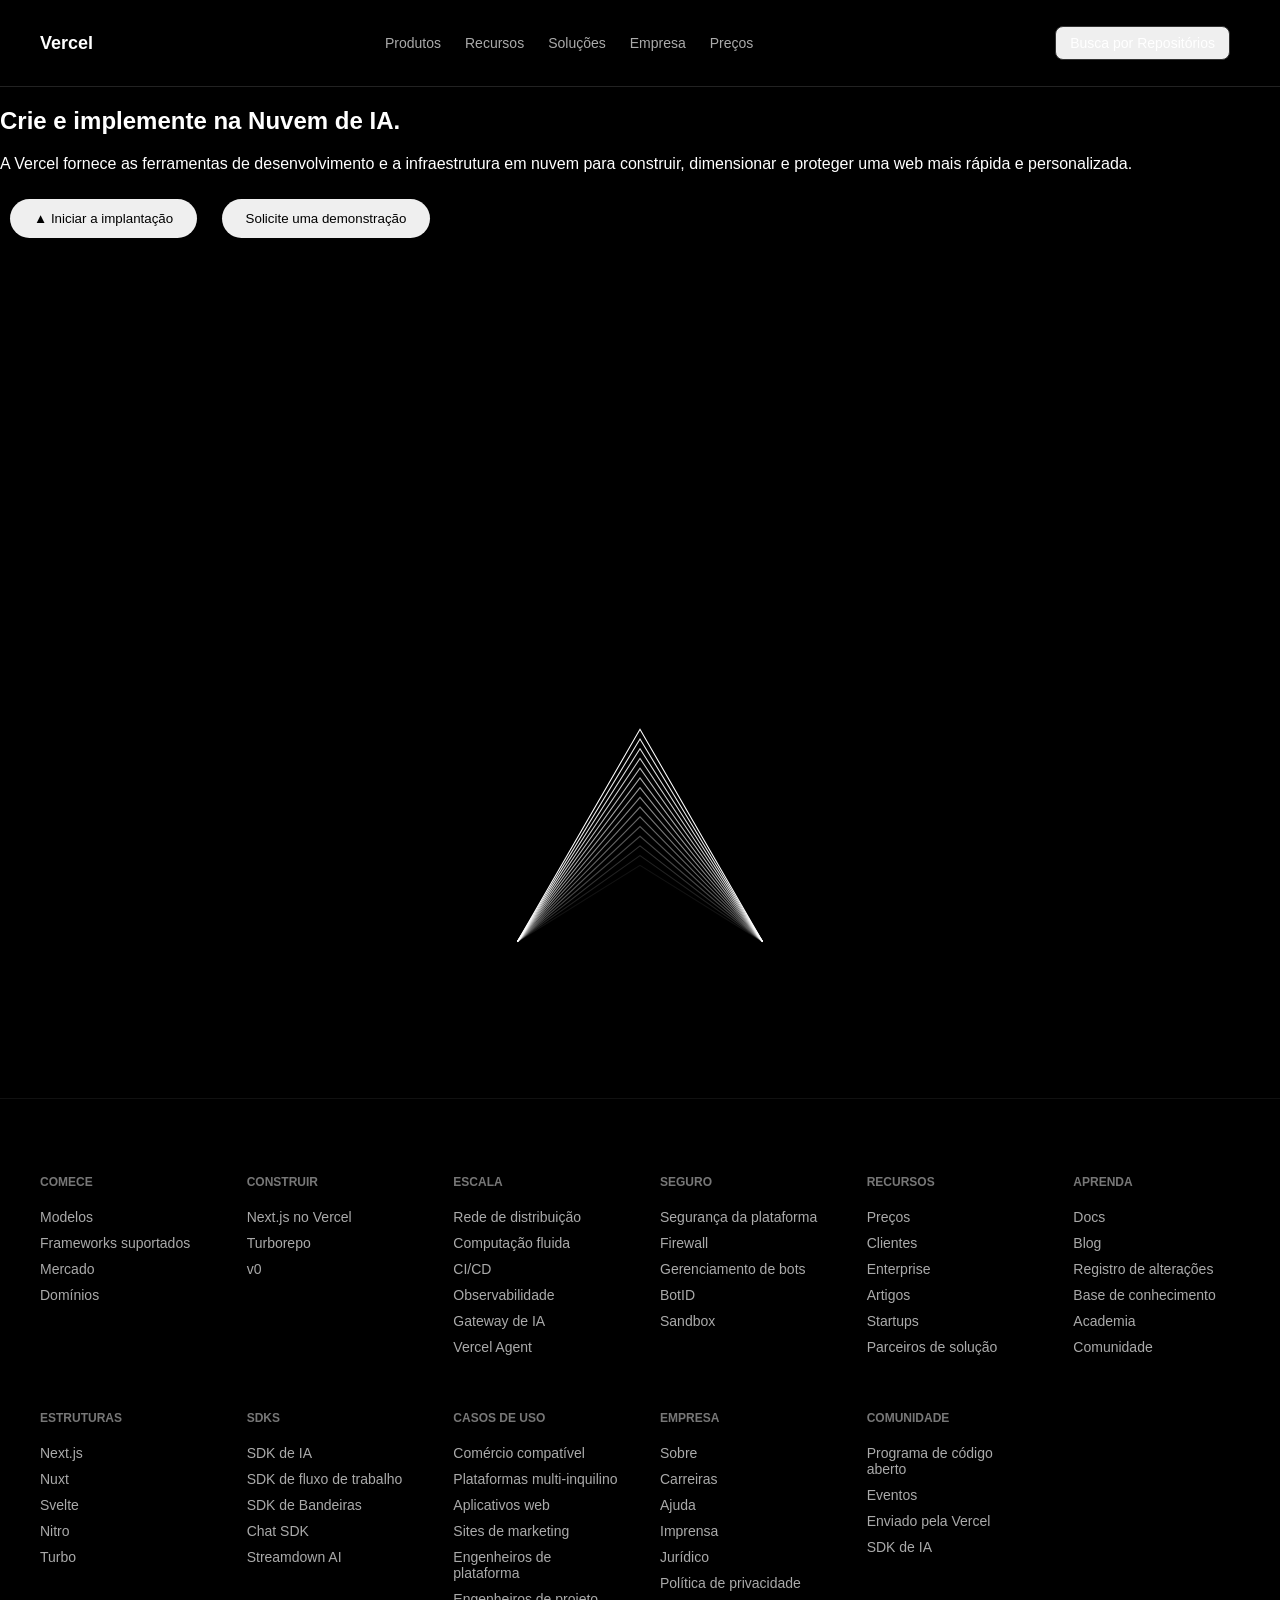
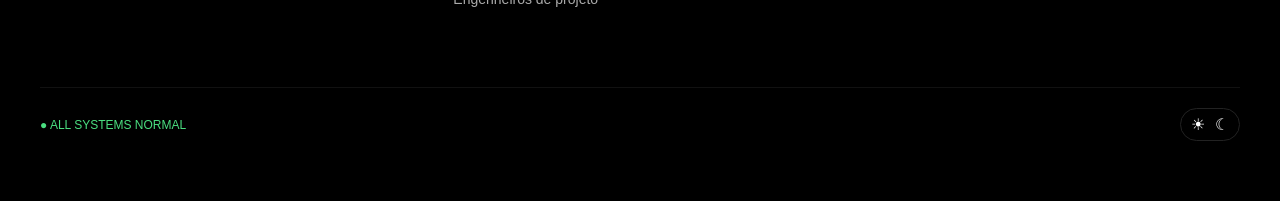
==== commit d6ae8c92: "Versions conflict resolved" ====
--- a/index.html
+++ b/index.html
@@ -2,31 +2,19 @@
 <html lang="pt-br">
 <head>
   <meta charset="UTF-8">
-<<<<<<< HEAD
-  <title>Trabalho01</title>
-
-  <script src="script.js"></script>
-  <link rel="stylesheet" href="style.css">
-=======
   <meta name="viewport" content="width=device-width, initial-scale=1.0">
   <title>Trabalho01</title>
   <link rel="stylesheet" href="style.css">
   <link href="https://fonts.googleapis.com/css2?family=Inter:wght@400;500;700;800&display=swap" rel="stylesheet">
 
->>>>>>> e21786177298ffea0f31767aa3a83864d879ed5c
 </head>
 
 <body>
 
-<<<<<<< HEAD
-<!-- /*checkbox para abrir e fechar o menu */ -->
-=======
->>>>>>> e21786177298ffea0f31767aa3a83864d879ed5c
 <input type="checkbox" id="menu-toggle">
 
 <header class="header">
   <div class="container">
-<<<<<<< HEAD
 <!-- 
     /*Logo Vercel*/ -->
     <div class="logo">
@@ -219,142 +207,6 @@
     <a href="#" class="btn btn-primary">Inscrever-se</a>
     <a href="#" class="btn btn-outline">Conecte-se</a>
 
-=======
-    <div class="logo">
-      <svg viewbox="0 0 262 52" height="18" width="91" data-slot="geist-logo-svg">
-        <path fill="currentColor" d="M59.8 52H0L29.9 0zm67.82-38.45q4.9 0 8.81 2.13a15.5 15.5 0 0 1 6.22 6.32q2.3 4.2 2.38 10.26v2.06h-26.35q.27 4.4 2.58 6.92 2.38 2.47 6.36 2.47a8.4 8.4 0 0 0 7.76-4.93l9.16.67q-1.68 4.98-6.29 7.99t-10.63 3q-5.53 0-9.64-2.27a16 16 0 0 1-6.43-6.46 20 20 0 0 1-2.31-9.72q0-5.52 2.3-9.72a16 16 0 0 1 6.44-6.46 20 20 0 0 1 9.64-2.26m62.55 0q4.47 0 8.18 1.66a15.3 15.3 0 0 1 6.15 4.6q2.38 3 2.87 7.05l-9.23.47a8 8 0 0 0-2.8-5 7.7 7.7 0 0 0-5.17-1.86q-4.33 0-6.7 3-2.4 3-2.39 8.52t2.38 8.52q2.37 3 6.71 3 3.15 0 5.39-1.87 2.24-1.92 2.72-5.46l9.3.4a14.7 14.7 0 0 1-2.87 7.33 16 16 0 0 1-6.15 4.86 21 21 0 0 1-8.39 1.66q-5.53 0-9.64-2.26a16 16 0 0 1-6.44-6.46 20 20 0 0 1-2.3-9.72q0-5.52 2.3-9.72a16 16 0 0 1 6.44-6.46 20 20 0 0 1 9.64-2.26m38.66 0q4.9 0 8.8 2.13a15.5 15.5 0 0 1 6.22 6.32q2.31 4.2 2.38 10.26v2.06h-26.35q.28 4.4 2.58 6.92 2.38 2.47 6.36 2.47a8.4 8.4 0 0 0 7.77-4.93l9.15.67q-1.68 5-6.29 7.99t-10.62 3q-5.53 0-9.65-2.27a16 16 0 0 1-6.43-6.46 20 20 0 0 1-2.31-9.72q0-5.52 2.3-9.72a16 16 0 0 1 6.44-6.46 20 20 0 0 1 9.64-2.26M86.9 36.69l17.24-34.33h10.8L89.96 49.63h-6.12L58.85 2.36h10.81zm71.62-15.55a11 11 0 0 1 2.47-4.48q2.28-2.31 6.38-2.31h3.4v7.26h-3.47q-2.91 0-4.79.8a5.8 5.8 0 0 0-2.77 2.5q-.9 1.72-.9 4.37v20.35h-8.89V14.35h8.33zm101.73 28.5h-8.95V2.35h8.95zM127.62 20.26q-3.7 0-6 2.2-2.32 2.2-2.87 6.2h17.05q-.48-4.34-2.72-6.33a7.8 7.8 0 0 0-5.46-2.07m101.2 0q-3.7 0-6 2.2-2.31 2.2-2.87 6.2H237q-.5-4.34-2.73-6.33a7.8 7.8 0 0 0-5.46-2.07"></path>
-      </svg>
-    </div>
-
-    <nav class="nav">
-      <ul>
-        <li class="has-dropdown">
-          <a href="#">
-            Produtos
-            <svg class="chevron" width="10" height="10" viewBox="0 0 24 24" fill="none" stroke="currentColor" stroke-width="2" stroke-linecap="round" stroke-linejoin="round"><path d="m6 9 6 6 6-6"/></svg>
-          </a>
-          <div class="dropdown">
-            <div class="dropdown-content">
-              <div class="column">
-                <h4>AI Cloud</h4>
-                <a href="#" class="item">
-                  <div class="icon"><svg xmlns="http://www.w3.org/2000/svg" width="18" height="18" viewBox="0 0 24 24" fill="none" stroke="currentColor" stroke-width="1.8" stroke-linecap="round" stroke-linejoin="round"><circle cx="12" cy="12" r="3"/><path d="M12 2v3M12 19v3M4.22 4.22l2.12 2.12M17.66 17.66l2.12 2.12M2 12h3M19 12h3M4.22 19.78l2.12-2.12M17.66 6.34l2.12-2.12"/></svg></div>
-                  <div class="text">
-                    <div class="title">AI Gateway</div>
-                    <div class="desc">One endpoint, all your models</div>
-                  </div>
-                </a>
-                <a href="#" class="item">
-                  <div class="icon"><svg xmlns="http://www.w3.org/2000/svg" width="18" height="18" viewBox="0 0 24 24" fill="none" stroke="currentColor" stroke-width="1.8" stroke-linecap="round" stroke-linejoin="round"><path d="M21 16V8a2 2 0 0 0-1-1.73l-7-4a2 2 0 0 0-2 0l-7 4A2 2 0 0 0 3 8v8a2 2 0 0 0 1 1.73l7 4a2 2 0 0 0 2 0l7-4A2 2 0 0 0 21 16z"/><polyline points="3.27 6.96 12 12.01 20.73 6.96"/><line x1="12" y1="22.08" x2="12" y2="12"/></svg></div>
-                  <div class="text">
-                    <div class="title">Sandbox</div>
-                    <div class="desc">Isolated, safe code execution</div>
-                  </div>
-                </a>
-                <a href="#" class="item">
-                  <div class="icon"><svg xmlns="http://www.w3.org/2000/svg" width="18" height="18" viewBox="0 0 24 24" fill="none" stroke="currentColor" stroke-width="1.8" stroke-linecap="round" stroke-linejoin="round"><rect x="3" y="11" width="18" height="11" rx="2"/><path d="M7 11V7a5 5 0 0 1 10 0v4"/><circle cx="12" cy="16" r="1" fill="currentColor"/></svg></div>
-                  <div class="text">
-                    <div class="title">Vercel Agent</div>
-                    <div class="desc">AI agent for your workflow</div>
-                  </div>
-                </a>
-                <a href="#" class="item">
-                  <div class="icon"><svg xmlns="http://www.w3.org/2000/svg" width="18" height="18" viewBox="0 0 24 24" fill="none" stroke="currentColor" stroke-width="1.8" stroke-linecap="round" stroke-linejoin="round"><polyline points="16 18 22 12 16 6"/><polyline points="8 6 2 12 8 18"/></svg></div>
-                  <div class="text">
-                    <div class="title">AI SDK</div>
-                    <div class="desc">Toolkit for building AI apps</div>
-                  </div>
-                </a>
-              </div>
-              <div class="column">
-                <h4>Core Platform</h4>
-                <a href="#" class="item">
-                  <div class="icon"><svg xmlns="http://www.w3.org/2000/svg" width="18" height="18" viewBox="0 0 24 24" fill="none" stroke="currentColor" stroke-width="1.8" stroke-linecap="round" stroke-linejoin="round"><circle cx="18" cy="18" r="3"/><circle cx="6" cy="6" r="3"/><path d="M13 6h3a2 2 0 0 1 2 2v7"/><line x1="6" y1="9" x2="6" y2="21"/></svg></div>
-                  <div class="text">
-                    <div class="title">CI/CD</div>
-                    <div class="desc">Ship faster with automation</div>
-                  </div>
-                </a>
-                <a href="#" class="item">
-                  <div class="icon"><svg xmlns="http://www.w3.org/2000/svg" width="18" height="18" viewBox="0 0 24 24" fill="none" stroke="currentColor" stroke-width="1.8" stroke-linecap="round" stroke-linejoin="round"><circle cx="12" cy="12" r="10"/><line x1="2" y1="12" x2="22" y2="12"/><path d="M12 2a15.3 15.3 0 0 1 4 10 15.3 15.3 0 0 1-4 10 15.3 15.3 0 0 1-4-10 15.3 15.3 0 0 1 4-10z"/></svg></div>
-                  <div class="text">
-                    <div class="title">Content Delivery</div>
-                    <div class="desc">Fast global delivery</div>
-                  </div>
-                </a>
-                <a href="#" class="item">
-                  <div class="icon"><svg xmlns="http://www.w3.org/2000/svg" width="18" height="18" viewBox="0 0 24 24" fill="none" stroke="currentColor" stroke-width="1.8" stroke-linecap="round" stroke-linejoin="round"><polygon points="13 2 3 14 12 14 11 22 21 10 12 10 13 2"/></svg></div>
-                  <div class="text">
-                    <div class="title">Fluid Compute</div>
-                    <div class="desc">Scale without limits</div>
-                  </div>
-                </a>
-                <a href="#" class="item">
-                  <div class="icon"><svg xmlns="http://www.w3.org/2000/svg" width="18" height="18" viewBox="0 0 24 24" fill="none" stroke="currentColor" stroke-width="1.8" stroke-linecap="round" stroke-linejoin="round"><polyline points="22 12 18 12 15 21 9 3 6 12 2 12"/></svg></div>
-                  <div class="text">
-                    <div class="title">Observability</div>
-                    <div class="desc">Monitor your apps</div>
-                  </div>
-                </a>
-              </div>
-              <div class="column">
-                <h4>Security</h4>
-                <a href="#" class="item">
-                  <div class="icon"><svg xmlns="http://www.w3.org/2000/svg" width="18" height="18" viewBox="0 0 24 24" fill="none" stroke="currentColor" stroke-width="1.8" stroke-linecap="round" stroke-linejoin="round"><path d="M12 22s8-4 8-10V5l-8-3-8 3v7c0 6 8 10 8 10z"/></svg></div>
-                  <div class="text">
-                    <div class="title">Bot Protection</div>
-                    <div class="desc">Advanced protection layer</div>
-                  </div>
-                </a>
-                <a href="#" class="item">
-                  <div class="icon"><svg xmlns="http://www.w3.org/2000/svg" width="18" height="18" viewBox="0 0 24 24" fill="none" stroke="currentColor" stroke-width="1.8" stroke-linecap="round" stroke-linejoin="round"><rect x="2" y="3" width="20" height="14" rx="2"/><line x1="8" y1="21" x2="16" y2="21"/><line x1="12" y1="17" x2="12" y2="21"/></svg></div>
-                  <div class="text">
-                    <div class="title">WAF</div>
-                    <div class="desc">Web application firewall</div>
-                  </div>
-                </a>
-                <a href="#" class="item">
-                  <div class="icon"><svg xmlns="http://www.w3.org/2000/svg" width="18" height="18" viewBox="0 0 24 24" fill="none" stroke="currentColor" stroke-width="1.8" stroke-linecap="round" stroke-linejoin="round"><rect x="3" y="11" width="18" height="11" rx="2" ry="2"/><path d="M7 11V7a5 5 0 0 1 10 0v4"/></svg></div>
-                  <div class="text">
-                    <div class="title">Platform Security</div>
-                    <div class="desc">Enterprise-grade security</div>
-                  </div>
-                </a>
-              </div>
-            </div>
-          </div>
-        </li>
-        <li><a href="#">
-          Recursos
-          <svg class="chevron" width="10" height="10" viewBox="0 0 24 24" fill="none" stroke="currentColor" stroke-width="2" stroke-linecap="round" stroke-linejoin="round"><path d="m6 9 6 6 6-6"/></svg>
-        </a>
-        </li>
-        <li><a href="#">
-          Soluções
-          <svg class="chevron" width="10" height="10" viewBox="0 0 24 24" fill="none" stroke="currentColor" stroke-width="2" stroke-linecap="round" stroke-linejoin="round"><path d="m6 9 6 6 6-6"/></svg>
-        </a>
-        </li>
-        <li><a href="#">Empresa</a></li>
-        <li><a href="#">Preços</a></li>
-      </ul>
-    </nav>
-
-    <div class="actions">
-      <a href="#" class="btn btn-outline btn-ai">Pergunte a IA</a>
-      <a href="#" class="btn btn-outline">Conecte-se</a>
-      <a href="#" class="btn btn-primary">Inscreva-se</a>
-    </div>
-
-    <label for="menu-toggle" class="menu-toggle">☰</label>
-  </div>
-</header>
-
-<div class="mobile-menu">
-  <label for="menu-toggle" class="close-btn">✕</label>
-  <div class="mobile-content">
-    <a href="#" class="btn btn-primary">Inscrever-se</a>
-    <a href="#" class="btn btn-outline">Conecte-se</a>
->>>>>>> e21786177298ffea0f31767aa3a83864d879ed5c
     <div class="mobile-links">
       <a href="#">Produtos</a>
       <a href="#">Recursos</a>
@@ -362,50 +214,6 @@
       <a href="#">Preços</a>
       <a href="#">Contato</a>
     </div>
-<<<<<<< HEAD
-
-  </div>
-</div>
-
-<main>
-<!-- SVG imagem central do triângulo-->
- 
-<div class="central">
-  <h1>Construa e implante na IA pela nuvem.</h1>
-  <p>O Vercel disponibiliza aos desenvolvedores as ferramentas e infraestrutura para construir, escalar, e assegurar uma web mais rápida e personalizada.</p>
-  <div class="buttons">
-    <button class="primary">Comece a criar</button>
-    <button class="secondary">Faça um teste</button>
-  </div>
-
-  <div class="vercel-container">
-  <div class="luzes-coloridas">
-    <svg class="triangle-svg" viewBox="0 0 100 100">
-      <polygon points="50,15 90,85 10,85" />
-    </svg>
-    <div class="luzes azuis"></div>
-    <div class="luzes vermelhas"></div>
-    <div class="luzes verdes"></div>
-    <div class="luzes amarelas"></div>
-  </div>
-  </div>
-</div>
-
-</main>
-
-<footer class="footer">
-
-  <div class="footer-container">
-
-    <div class="footer-column">
-      <h4>Comece agora</h4>
-      <a href="#">Modelos</a>
-      <a href="#">Estruturas suportadas</a>
-      <a href="#">Mercado</a>
-      <a href="#">Domínios</a>
-    </div>
-
-=======
   </div>
 </div>
 
@@ -463,66 +271,33 @@
       <a href="#">Mercado</a>
       <a href="#">Domínios</a>
     </div>
->>>>>>> e21786177298ffea0f31767aa3a83864d879ed5c
     <div class="footer-column">
       <h4>Construir</h4>
       <a href="#">Next.js no Vercel</a>
       <a href="#">Turborepo</a>
       <a href="#">v0</a>
     </div>
-<<<<<<< HEAD
-
-=======
->>>>>>> e21786177298ffea0f31767aa3a83864d879ed5c
     <div class="footer-column">
       <h4>Escala</h4>
       <a href="#">Rede de distribuição</a>
       <a href="#">Computação fluida</a>
       <a href="#">CI/CD</a>
       <a href="#">Observabilidade</a>
-<<<<<<< HEAD
-    </div>
-
-=======
       <a href="#">Gateway de IA</a>
       <a href="#">Vercel Agent</a>
     </div>
->>>>>>> e21786177298ffea0f31767aa3a83864d879ed5c
     <div class="footer-column">
       <h4>Seguro</h4>
       <a href="#">Segurança da plataforma</a>
       <a href="#">Firewall</a>
       <a href="#">Gerenciamento de bots</a>
-<<<<<<< HEAD
-    </div>
-
-=======
       <a href="#">BotID</a>
       <a href="#">Sandbox</a>
     </div>
->>>>>>> e21786177298ffea0f31767aa3a83864d879ed5c
     <div class="footer-column">
       <h4>Recursos</h4>
       <a href="#">Preços</a>
       <a href="#">Clientes</a>
-<<<<<<< HEAD
-      <a href="#">Artigos</a>
-    </div>
-
-    <div class="footer-column">
-      <h4>Aprender</h4>
-      <a href="#">Documentos</a>
-      <a href="#">Blog</a>
-      <a href="#">Academia</a>
-    </div>
-
-    <div class="footer-bottom">
-
-      <div class="status">
-        ● ALL SYSTEMS NORMAL
-      </div>
-
-=======
       <a href="#">Enterprise</a>
       <a href="#">Artigos</a>
       <a href="#">Startups</a>
@@ -580,26 +355,13 @@
     </div>
     <div class="footer-bottom">
       <div class="status">● ALL SYSTEMS NORMAL</div>
->>>>>>> e21786177298ffea0f31767aa3a83864d879ed5c
       <div class="theme-toggle">
         <span>☀</span>
         <span>☾</span>
       </div>
-<<<<<<< HEAD
-
-    </div>
-
-  </div>
-
-</footer>
-
-</body>
-</ht
-=======
     </div>
   </div>
 </footer>
 
 </body>
 </html>
->>>>>>> e21786177298ffea0f31767aa3a83864d879ed5c
--- a/style.css
+++ b/style.css
@@ -1,523 +1,43 @@
-<<<<<<< HEAD
-/*Reset*/
-body {
-  margin: 0;
-  font-family: Arial, sans-serif;
-  background: #000;
-  color: #fff;
-}
-
-/*Header*/
-.header {
-  position: sticky;
-  top: 0;
-  z-index: 1000;
-  background-color: #000;
-  border-bottom: 1px solid #222;
-}
-
-/*Container*/
-.container {
-  max-width: 1200px;
-  margin: 0 auto;
-  padding: 16px;
-
-  display: flex;
-  align-items: center;
-  justify-content: space-between;
-}
-
-/*Logo*/
-.logo a {
-  color: #fff;
-  text-decoration: none;
-  font-weight: bold;
-  font-size: 18px;
-}
-
-/*Nav Desktop*/
-.nav ul {
-  display: flex;
-  gap: 24px;
-  list-style: none;
-  margin: 0;
-  padding: 0;
-}
-
-.nav ul li {
-  position: relative;
-}
-
-.nav a {
-  color: #aaa;
-  text-decoration: none;
-  font-size: 14px;
-  transition: color 0.2s ease;
-}
-
-.nav a:hover {
-  color: #fff;
-}
-
-/*Dropdown*/
-.dropdown {
-  position: absolute;
-  top: 100%;
-  left: 0;
-
-  width: 750px;
-  padding-top: 16px;
-
-  opacity: 0;
-  visibility: hidden;
-  transform: translateY(10px);
-  transition: all 0.2s ease;
-
-  z-index: 2000; /*evita ficar atrás do header */
-}
-
-.dropdown-content {
-  background: #111;
-  border: 1px solid #222;
-  border-radius: 12px;
-  padding: 24px;
-
-  display: flex;
-  gap: 40px;
-}
-
-/*Colunas*/
-.column {
-  display: flex;
-  flex-direction: column;
-  gap: 14px;
-}
-
-.column h4 {
-  font-size: 12px;
-  color: #777;
-  text-transform: uppercase;
-  letter-spacing: 1px;
-}
-
-/*Item do menu*/
-.item {
-  display: flex;
-  gap: 12px;
-  padding: 10px;
-  border-radius: 10px;
-  text-decoration: none;
-  transition: all 0.2s ease;
-}
-
-.item:hover {
-  background: rgba(255, 255, 255, 0.05);
-}
-
-/*icone menu*/
-.icon {
-  width: 36px;
-  height: 36px;
-
-  border: 1px solid #333;
-  border-radius: 8px;
-
-  background: rgba(255, 255, 255, 0.02);
-
-  flex-shrink: 0;
-  transition: all 0.2s ease;
-}
-
-.item:hover .icon {
-  border-color: #555;
-  background: rgba(255, 255, 255, 0.05);
-}
-
-/*Texto */
-.text {
-  display: flex;
-  flex-direction: column;
-}
-
-.title {
-  color: #fff;
-  font-size: 14px;
-}
-
-.desc {
-  color: #888;
-  font-size: 12px;
-}
-
-/*Mostrar Dropdown */
-.has-dropdown:hover .dropdown {
-  opacity: 1;
-  visibility: visible;
-  transform: translateY(0);
-}
-
-/*Botoes */
-.actions {
-  display: flex;
-  gap: 12px;
-}
-
-.btn {
-  padding: 8px 14px;
-  border-radius: 8px;
-  font-size: 14px;
-  text-decoration: none;
-  transition: all 0.2s ease;
-}
-
-.btn-outline {
-  border: 1px solid #333;
-  color: #fff;
-}
-
-.btn-outline:hover {
-  border-color: #555;
-}
-
-.btn-primary {
-  background: #fff;
-  color: #000;
-}
-
-.btn-primary:hover {
-  background: #ddd;
-}
-
-/*Menu Mobile*/
-
-/* ESCONDE CHECKBOX */
-#menu-toggle {
-  display: none;
-}
-
-/* BOTÃO HAMBURGUER */
-.menu-toggle {
-  display: none;
-  font-size: 24px;
-  cursor: pointer;
-}
-
-/* MENU MOBILE */
-.mobile-menu {
-  position: fixed;
-  top: 0;
-  right: 0;
-  width: 100%;
-  height: 100vh;
-
-  background: #000;
-
-  transform: translateX(100%);
-  transition: transform 0.3s ease;
-
-  z-index: 3000; /*  acima de tudo */
-
-  display: flex;
-  flex-direction: column;
-}
-
-/* ABRE MENU */
-#menu-toggle:checked ~ .mobile-menu {
-  transform: translateX(0);
-}
-
-/* BOTÃO FECHAR */
-.close-btn {
-  display: block;
-  text-align: right;
-  padding: 20px;
-  font-size: 24px;
-  cursor: pointer;
-}
-
-/* CONTEÚDO */
-.mobile-content {
-  padding: 20px;
-  display: flex;
-  flex-direction: column;
-  gap: 20px;
-}
-
-/* LINKS MOBILE */
-.mobile-links {
-  display: flex;
-  flex-direction: column;
-  gap: 20px;
-  margin-top: 20px;
-}
-
-.mobile-links a {
-  color: #fff;
-  text-decoration: none;
-  font-size: 18px;
-  border-bottom: 1px solid #111;
-  padding-bottom: 10px;
-}
-
-.vercel-container {
-  position: absolute;
-  right: 9;
-  width: 100%;
-  height: 600px;
-  display: flex;
-  justify-content: center;
-  align-items: flex-end;
-  overflow: hidden;
-  z-index: 0;
-  background-image:
-  linear-gradient(rgba(255,255,255,0.06) 1px, transparent 1px),
-  linear-gradient(90deg, rgba(255,255,255,0.06) 1px, transparent 1px);
-
-  background-size: 80px 80px;
-}
-
-.central {
-  position: relative;
-  z-index: 2;
-
-  display: flex;
-  flex-direction: column;
-  align-items: center;
-  justify-content: center;
-
-  height: 100vh;
-  max-width: 900px;
-  margin: 0 auto;
-  padding 0 20 px;
-  text-align: center;
-  color: white;
-}
-
-.central::before {
-  content: "";
-  position: absolute;
-  inset: 0;
-  background: radial-gradient(circle at center, 
-  rgba(0,0,0,0.95) 20%,
-  rgba(0,0,0,0.8) 40%,
-  rgba(0,0,0,0.3) 65%
-  transparent 80%);
-  z-index: -1;
-}
-
-button {
-  padding: 12px 24px;
-  border-radius: 999px;
-  border: none;
-  margin: 10px;
-  cursor: pointer;
-}
-
-.primary {
-  background: white;
-  color: black;
-}
-
-.secondary {
-  background: #111;
-  color: white;
-  border: 1px solid #333;
-}
-
-.vercel-container {
-  flex-direction: row;
-  display: flex;
-  justify-content: center;
-  position: absolute;
-  width: 1000px;
-  height: 800px;
-  overflow: hidden;
-  z-index: 0;
-}
-
-.luzes-coloridas {
-  position: relative;
-  width: 100%;
-  height: 100%;
-  display: flex;
-  justify-content: center;
-  align-items: center;
-}
-
-/* Estilização do Triângulo */
-.triangle-svg {
-  width: 400px;
-  z-index: 2;
-  fill: none;
-  stroke: rgba(255, 255, 255, 0.8);
-  stroke-width: 0.5;
-  /* Efeito de linhas internas (estilo Vercel) */
-  filter: drop-shadow(0 0 10px rgba(255,255,255,0.2));
-}
-
-
-.luzes {
-  position: absolute;
-  width: 500px;
-  height: 500px;
-  filter: blur(80px); /* O segredo do aspecto "nuvem" */
-  border-radius: 50%;
-  opacity: 0.6;
-  z-index: 1;
-}
-
-.azuis {
-  background: radial-gradient(circle, #0066db, transparent);
-  bottom: -30px;
-  left: 10%;
-}
-
-.vermelhas {
-  background: radial-gradient(circle, #ff0000, transparent);
-  bottom: -20px;
-  right: 10%;
-}
-
-.verdes {
-  background: radial-gradient(circle, #00ff80, transparent);
-  top: 15%;
-  left: 45%;
-  width: 250px;
-  opacity: 0.4;
-}
-
-.amarelas{
-  background: radial-gradient(circle, #fffc31, transparent);
-  top: 15%;
-  left: 28%;
-  width: 250px;
-  opacity: 0.4;
-}
-
-/*Footer*/
-
-.footer {
-  margin-top: 100px;
-  border-top: 1px solid #111;
-  padding: 60px 20px;
-}
-
-.footer-container {
-  max-width: 1200px;
-  margin: 0 auto;
-
-  display: grid;
-  grid-template-columns: repeat(6, 1fr);
-  gap: 40px;
-}
-
-.footer-column {
-  display: flex;
-  flex-direction: column;
-  gap: 10px;
-}
-
-.footer-column h4 {
-  font-size: 12px;
-  text-transform: uppercase;
-  color: #777;
-  margin-bottom: 10px;
-}
-
-.footer-column a {
-  color: #aaa;
-  text-decoration: none;
-  font-size: 14px;
-  transition: color 0.2s;
-}
-
-.footer-column a:hover {
-  color: #fff;
-}
-
-/* FOOTER BOTTOM */
-.footer-bottom {
-  grid-column: span 6;
-
-  margin-top: 40px;
-  padding-top: 20px;
-
-  border-top: 1px solid #111;
-
-  display: flex;
-  justify-content: space-between;
-  align-items: center;
-}
-
-.status {
-  font-size: 12px;
-  color: #4ade80;
-}
-
-.theme-toggle {
-  display: flex;
-  gap: 10px;
-  border: 1px solid #222;
-  padding: 6px 10px;
-  border-radius: 20px;
-}
-
-/*Responsividade*/
-@media (max-width: 768px) {
-
-  .nav,
-  .actions {
-    display: none;
-  }
-
-  .menu-toggle {
-    display: block;
-  }
-
-  .footer-container {
-    grid-template-columns: repeat(2, 1fr);
-  }
-
-  .footer-bottom {
-    flex-direction: column;
-    gap: 20px;
-    align-items: flex-start;
-  }
-}
-=======
-/* Reset */
+/*Reset*/
 body {
   margin: 0;
   font-family: Arial, sans-serif;
   background: #000;
   color: #fff;
-  overflow-x: hidden;
-}
-
-/* Header */
+}
+
+/*Header*/
 .header {
   position: sticky;
   top: 0;
   z-index: 1000;
   background-color: #000;
-
-}
-
-/* Container (header) */
+  border-bottom: 1px solid #222;
+}
+
+/*Container*/
 .container {
-  max-width: 1400px;
+  max-width: 1200px;
   margin: 0 auto;
   padding: 16px;
+
   display: flex;
   align-items: center;
-  justify-content: flex-start;
-  gap: 40px;
-}
-
-/* Nav Desktop */
+  justify-content: space-between;
+}
+
+/*Logo*/
+.logo a {
+  color: #fff;
+  text-decoration: none;
+  font-weight: bold;
+  font-size: 18px;
+}
+
+/*Nav Desktop*/
 .nav ul {
   display: flex;
-  gap: 30px;
+  gap: 24px;
   list-style: none;
   margin: 0;
   padding: 0;
@@ -538,18 +58,21 @@
   color: #fff;
 }
 
-/* Dropdown */
+/*Dropdown*/
 .dropdown {
   position: absolute;
   top: 100%;
   left: 0;
-  width: min(750px, 90vw);
+
+  width: 750px;
   padding-top: 16px;
+
   opacity: 0;
   visibility: hidden;
   transform: translateY(10px);
   transition: all 0.2s ease;
-  z-index: 2000;
+
+  z-index: 2000; /*evita ficar atrás do header */
 }
 
 .dropdown-content {
@@ -557,10 +80,12 @@
   border: 1px solid #222;
   border-radius: 12px;
   padding: 24px;
+
   display: flex;
   gap: 40px;
 }
 
+/*Colunas*/
 .column {
   display: flex;
   flex-direction: column;
@@ -568,13 +93,13 @@
 }
 
 .column h4 {
-  font-weight: bold;
   font-size: 12px;
-  color: #666;
+  color: #777;
   text-transform: uppercase;
   letter-spacing: 1px;
 }
 
+/*Item do menu*/
 .item {
   display: flex;
   gap: 12px;
@@ -588,27 +113,26 @@
   background: rgba(255, 255, 255, 0.05);
 }
 
+/*icone menu*/
 .icon {
   width: 36px;
   height: 36px;
+
   border: 1px solid #333;
   border-radius: 8px;
+
   background: rgba(255, 255, 255, 0.02);
+
   flex-shrink: 0;
   transition: all 0.2s ease;
-
-  display: flex;              
-  align-items: center;
-  justify-content: center;
-  color: #aaa; 
 }
 
 .item:hover .icon {
   border-color: #555;
-  background:#ffffff;
-  color: #000;
-}
-
+  background: rgba(255, 255, 255, 0.05);
+}
+
+/*Texto */
 .text {
   display: flex;
   flex-direction: column;
@@ -624,17 +148,17 @@
   font-size: 12px;
 }
 
+/*Mostrar Dropdown */
 .has-dropdown:hover .dropdown {
   opacity: 1;
   visibility: visible;
   transform: translateY(0);
 }
 
-/* Botões */
+/*Botoes */
 .actions {
   display: flex;
   gap: 12px;
-  margin-left: auto;
 }
 
 .btn {
@@ -663,35 +187,45 @@
   background: #ddd;
 }
 
-/* Menu Mobile */
+/*Menu Mobile*/
+
+/* ESCONDE CHECKBOX */
 #menu-toggle {
   display: none;
 }
 
+/* BOTÃO HAMBURGUER */
 .menu-toggle {
   display: none;
   font-size: 24px;
   cursor: pointer;
 }
 
+/* MENU MOBILE */
 .mobile-menu {
   position: fixed;
   top: 0;
   right: 0;
   width: 100%;
   height: 100vh;
+
   background: #000;
+
   transform: translateX(100%);
   transition: transform 0.3s ease;
-  z-index: 3000;
-  display: flex;
-  flex-direction: column;
-}
-
+
+  z-index: 3000; /*  acima de tudo */
+
+  display: flex;
+  flex-direction: column;
+}
+
+/* ABRE MENU */
 #menu-toggle:checked ~ .mobile-menu {
   transform: translateX(0);
 }
 
+/* BOTÃO FECHAR */
 .close-btn {
   display: block;
   text-align: right;
@@ -700,6 +234,7 @@
   cursor: pointer;
 }
 
+/* CONTEÚDO */
 .mobile-content {
   padding: 20px;
   display: flex;
@@ -707,6 +242,7 @@
   gap: 20px;
 }
 
+/* LINKS MOBILE */
 .mobile-links {
   display: flex;
   flex-direction: column;
@@ -722,174 +258,175 @@
   padding-bottom: 10px;
 }
 
-.hero-ai {
-    position: relative;
-    max-width: 1080px;
-    margin: 40px auto;
-    height: 85vh;
-    background-color: #000;
-    border: 1px solid rgba(255, 255, 255, 0.05);
-    display: flex;
-    flex-direction: column;
-    align-items: center;
-    justify-content: flex-start;
-    overflow: hidden;
-    padding-top: 80px;
-}
-
-.grid-overlay {
-    position: absolute;
-    inset: 0;
-    background-image: 
-        linear-gradient(to right, rgba(255, 255, 255, 0.08) 1px, transparent 1px),
-        linear-gradient(to bottom, rgba(255, 255, 255, 0.08) 1px, transparent 1px);
-    background-size: 100px 100px;
-    pointer-events: none;
-    z-index: 5;
-}
-
-/* FIX: z-index 20 para ficar na frente do rainbow-glow */
-.hero-content {
-    position: relative;
-    z-index: 20;
-    text-align: center;
-    max-width: 800px;
-    padding: 0 20px;
-}
-
-.hero-content h1 {
-    font-size: 48px;
-    font-weight: 600;
-    letter-spacing: -0.04em;
-    margin-bottom: 16px;
-    color: #ffffff;
-}
-
-.hero-content p {
-    color: #a1a1a1;
-    font-size: 1.15rem;
-    line-height: 1.6;
-    max-width: 650px;
-    margin: 0 auto 32px;
-}
-
-.hero-actions {
-    display: flex;
-    gap: 12px;
-    justify-content: center;
-}
-
-.btn-white {
-    background: #ffffff;
-    color: #000000;
-    border: none;
-    padding: 12px 24px;
-    border-radius: 50px;
-    font-weight: 600;
-    font-size: 0.95rem;
-    cursor: pointer;
-    display: flex;
-    align-items: center;
-    gap: 8px;
-    transition: background 0.2s;
-}
-
-.btn-white .triangle-icon {
-    font-size: 11px;
-}
-
-.btn-dark {
-    background: #0a0a0a;
-    color: #ffffff;
-    border: 1px solid #333333;
-    padding: 12px 24px;
-    border-radius: 50px;
-    font-weight: 600;
-    font-size: 0.95rem;
-    cursor: pointer;
-    transition: background 0.2s, border-color 0.2s;
-}
-
-.btn-white:hover { background: #e5e5e5; }
-.btn-dark:hover { background: #141414; border-color: #555; }
-
-.visual-stage {
-    position: relative;
-    width: 100%;
-    height: 700px;
-    margin-top: -50px;
-    overflow: hidden;
-    display: flex;
-    justify-content: center;
-    align-items: flex-end;
-}
-
-/* Círculo de Cores */
-.rainbow-glow {
-    position: absolute;
-    width: 100vw;
-    max-width: 1500px;
-    height: 530px;
-    bottom: -150px;
-    left: 50%;
-    transform: translateX(-50%);
-    border-radius: 50%;
-    background: conic-gradient(
-        from -120deg at 50% 50%,
-        #007cf0,#007cf0, #00dfd8,#f9cb28,#f54e11, #f10509,#f10509,#f10509, #007cf0
-    );
-    filter: blur(20px);
-    opacity: 0.5;
-}
-
-.triangle-wrapper {
-    position: absolute;
-    bottom: 50px;
-    left: 50%;
-    transform: translateX(-50%);
-    width: 100%;
-    max-width: 1200px;
-}
-
-.stack-svg {
-    width: 100%;
-    height: auto;
-    filter: drop-shadow(0 0 20px rgba(255,255,255,0.05));
-}
-
-/* Footer */
+.vercel-container {
+  position: absolute;
+  right: 9;
+  width: 100%;
+  height: 600px;
+  display: flex;
+  justify-content: center;
+  align-items: flex-end;
+  overflow: hidden;
+  z-index: 0;
+  background-image:
+  linear-gradient(rgba(255,255,255,0.06) 1px, transparent 1px),
+  linear-gradient(90deg, rgba(255,255,255,0.06) 1px, transparent 1px);
+
+  background-size: 80px 80px;
+}
+
+.central {
+  position: relative;
+  z-index: 2;
+
+  display: flex;
+  flex-direction: column;
+  align-items: center;
+  justify-content: center;
+
+  height: 100vh;
+  max-width: 900px;
+  margin: 0 auto;
+  padding 0 20 px;
+  text-align: center;
+  color: white;
+}
+
+.central::before {
+  content: "";
+  position: absolute;
+  inset: 0;
+  background: radial-gradient(circle at center, 
+  rgba(0,0,0,0.95) 20%,
+  rgba(0,0,0,0.8) 40%,
+  rgba(0,0,0,0.3) 65%
+  transparent 80%);
+  z-index: -1;
+}
+
+button {
+  padding: 12px 24px;
+  border-radius: 999px;
+  border: none;
+  margin: 10px;
+  cursor: pointer;
+}
+
+.primary {
+  background: white;
+  color: black;
+}
+
+.secondary {
+  background: #111;
+  color: white;
+  border: 1px solid #333;
+}
+
+.vercel-container {
+  flex-direction: row;
+  display: flex;
+  justify-content: center;
+  position: absolute;
+  width: 1000px;
+  height: 800px;
+  overflow: hidden;
+  z-index: 0;
+}
+
+.luzes-coloridas {
+  position: relative;
+  width: 100%;
+  height: 100%;
+  display: flex;
+  justify-content: center;
+  align-items: center;
+}
+
+/* Estilização do Triângulo */
+.triangle-svg {
+  width: 400px;
+  z-index: 2;
+  fill: none;
+  stroke: rgba(255, 255, 255, 0.8);
+  stroke-width: 0.5;
+  /* Efeito de linhas internas (estilo Vercel) */
+  filter: drop-shadow(0 0 10px rgba(255,255,255,0.2));
+}
+
+
+.luzes {
+  position: absolute;
+  width: 500px;
+  height: 500px;
+  filter: blur(80px); /* O segredo do aspecto "nuvem" */
+  border-radius: 50%;
+  opacity: 0.6;
+  z-index: 1;
+}
+
+.azuis {
+  background: radial-gradient(circle, #0066db, transparent);
+  bottom: -30px;
+  left: 10%;
+}
+
+.vermelhas {
+  background: radial-gradient(circle, #ff0000, transparent);
+  bottom: -20px;
+  right: 10%;
+}
+
+.verdes {
+  background: radial-gradient(circle, #00ff80, transparent);
+  top: 15%;
+  left: 45%;
+  width: 250px;
+  opacity: 0.4;
+}
+
+.amarelas{
+  background: radial-gradient(circle, #fffc31, transparent);
+  top: 15%;
+  left: 28%;
+  width: 250px;
+  opacity: 0.4;
+}
+
+/*Footer*/
+
 .footer {
   margin-top: 100px;
   border-top: 1px solid #111;
-  padding: 20px;
+  padding: 60px 20px;
 }
 
 .footer-container {
-  max-width: 1500px;
-  margin: 30px auto;
+  max-width: 1200px;
+  margin: 0 auto;
+
   display: grid;
   grid-template-columns: repeat(6, 1fr);
-  gap: 60px;
-  padding: 0 16px;
+  gap: 40px;
 }
 
 .footer-column {
   display: flex;
   flex-direction: column;
-  gap: 15px;
+  gap: 10px;
 }
 
 .footer-column h4 {
   font-size: 12px;
   text-transform: uppercase;
-  color: white;
+  color: #777;
   margin-bottom: 10px;
 }
 
 .footer-column a {
   color: #aaa;
   text-decoration: none;
-  font-size: 13px;
+  font-size: 14px;
   transition: color 0.2s;
 }
 
@@ -897,11 +434,15 @@
   color: #fff;
 }
 
+/* FOOTER BOTTOM */
 .footer-bottom {
   grid-column: span 6;
+
   margin-top: 40px;
   padding-top: 20px;
+
   border-top: 1px solid #111;
+
   display: flex;
   justify-content: space-between;
   align-items: center;
@@ -920,97 +461,25 @@
   border-radius: 20px;
 }
 
+/*Responsividade*/
 @media (max-width: 768px) {
-  .nav {
-    display: none !important;
-  }
-
-  .container {
-    justify-content: flex-start; 
-    gap: 10px;
-    padding: 12px 16px;
-  }
-
+
+  .nav,
   .actions {
-    display: flex !important;
-    margin-left: auto;     
-    margin-right: 8px; 
-    gap: 0;
-  }
-
-  .actions .btn:not(.btn-ai) {
     display: none;
   }
 
-  .actions .btn-ai {
-    display: inline-block;
-    padding: 6px 12px;
-    font-size: 12px;
-    white-space: nowrap;
-    border-radius: 6px;
-  }
-
   .menu-toggle {
     display: block;
-    font-size: 22px;
   }
-
-  .hero-ai {
-    height: auto;
-    min-height: 100vh;
-    padding: 100px 16px 0;
-    margin: 0;
-    width: 100%;
-    box-sizing: border-box;
-  }
-
-  .hero-content h1 { font-size: 1.9rem; }
-  .hero-content p { font-size: 0.95rem; }
-  
-  .hero-actions {
-    flex-direction: row;
-    gap: 8px;
-    width: 100%;
-    max-width: 360px;
-    margin: 0 auto 32px;
-  }
-
-  .btn-white, 
-  .btn-dark {
-    flex: 1;             
-    padding: 10px 5px; 
-    font-size: 0.8rem;  
-    justify-content: center; 
-    white-space: nowrap;
-    display: flex;
-    align-items: center;
-  }
-
-  .btn-white .triangle-icon {
-    font-size: 9px;
-  }
-
-  .visual-stage { height: 260px; }
-  .triangle-wrapper { width: 190%; max-width: 740px; }
-  .rainbow-glow { width: 100%; height: 400px; bottom: -150px; filter: blur(30px); }
-  .grid-overlay { background-size: 40px 40px; }
 
   .footer-container {
     grid-template-columns: repeat(2, 1fr);
-    gap: 24px;
   }
-  .footer-bottom { grid-column: 1 / -1; }
-}
-
-/* Telas muito pequenas (< 360px) */
-@media (max-width: 360px) {
-  .footer-container {
-    grid-template-columns: 1fr;
+
+  .footer-bottom {
+    flex-direction: column;
     gap: 20px;
+    align-items: flex-start;
   }
-
-  .hero-content h1 {
-    font-size: 1.6rem;
-  }
-}
->>>>>>> e21786177298ffea0f31767aa3a83864d879ed5c
+}
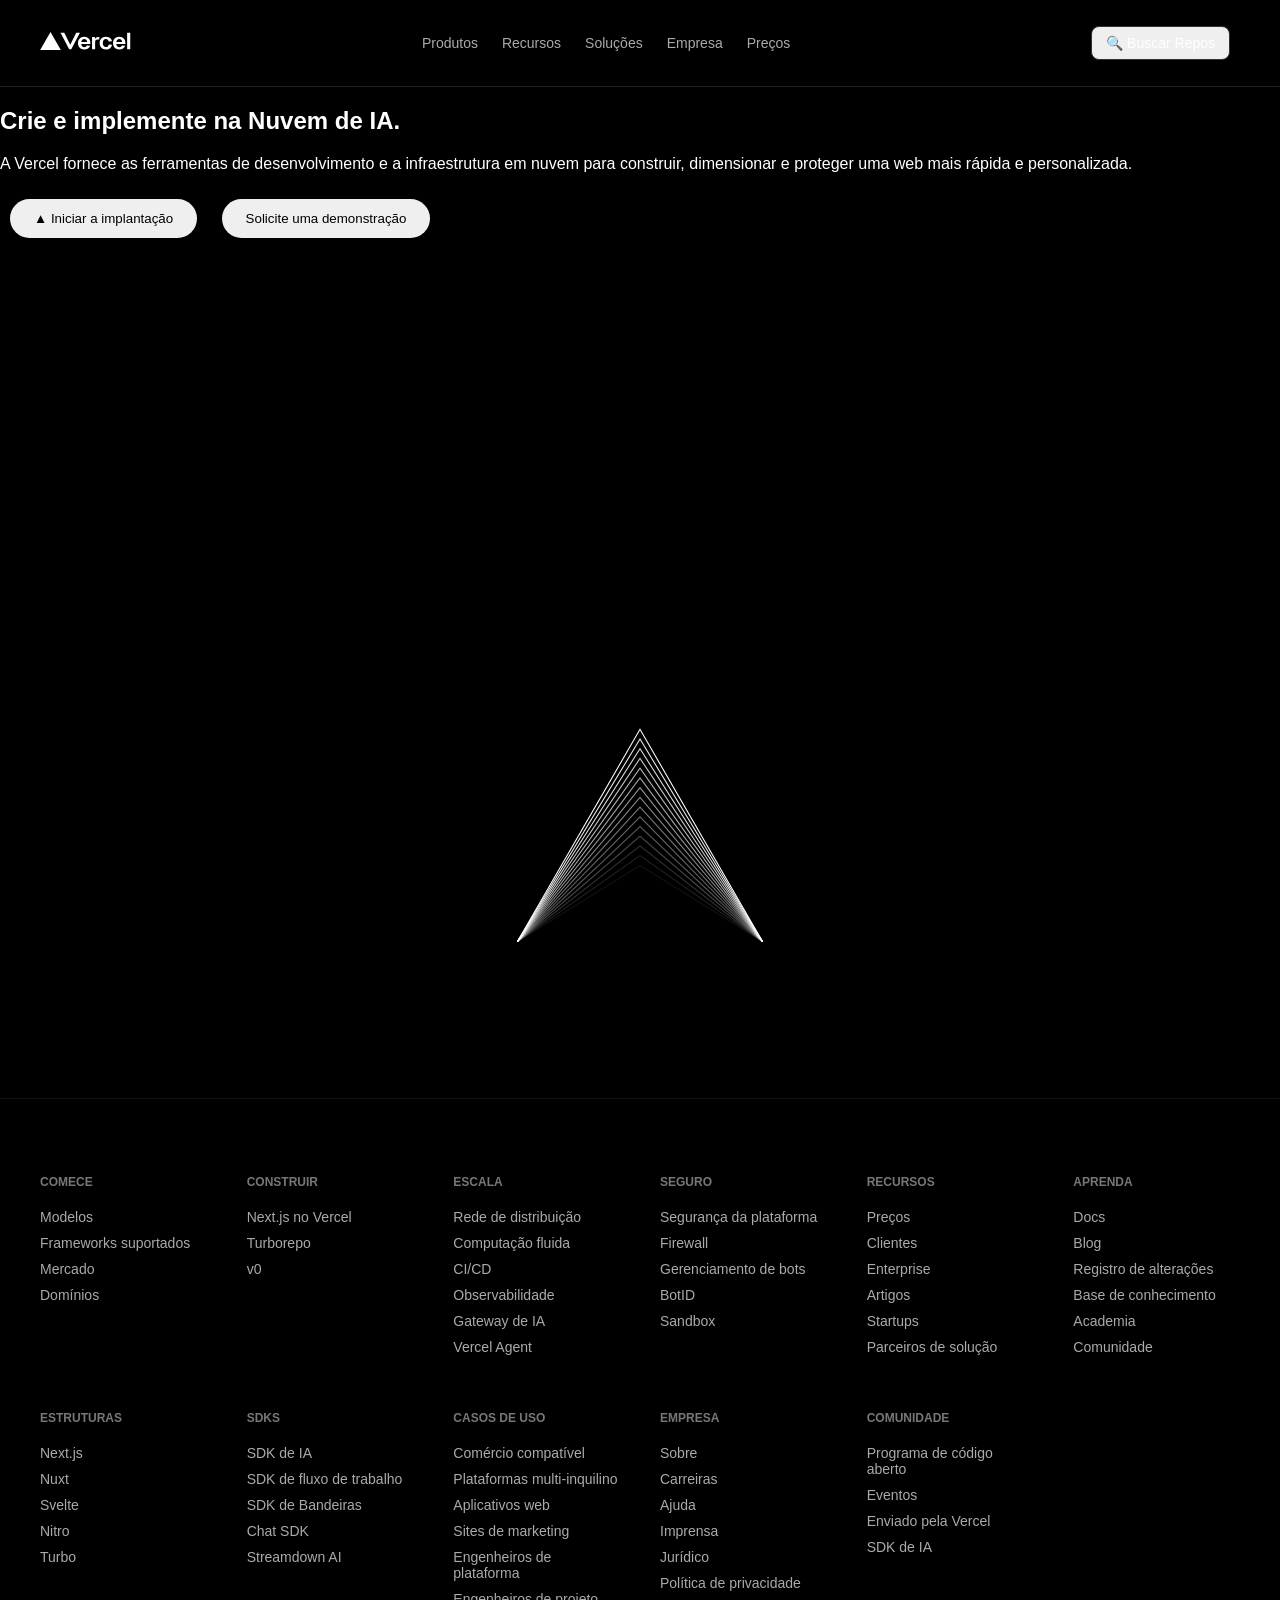
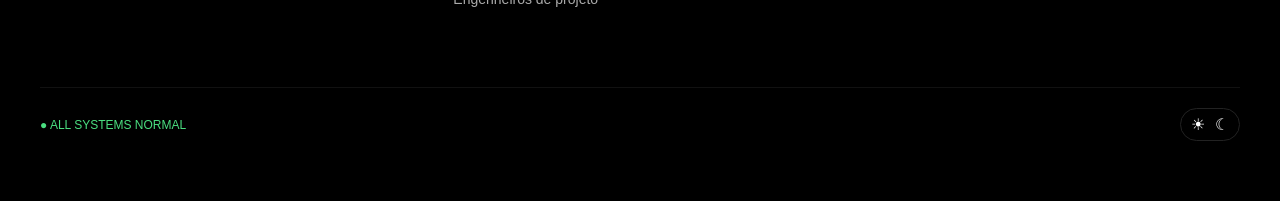
==== commit 7a9c8089: "Soluciona conflitos de versão, bug de layout e adiciona funcionalidade e botão de pesquisa para inte" ====
--- a/index.html
+++ b/index.html
@@ -6,7 +6,6 @@
   <title>Trabalho01</title>
   <link rel="stylesheet" href="style.css">
   <link href="https://fonts.googleapis.com/css2?family=Inter:wght@400;500;700;800&display=swap" rel="stylesheet">
-
 </head>
 
 <body>
@@ -15,159 +14,135 @@
 
 <header class="header">
   <div class="container">
-<!-- 
-    /*Logo Vercel*/ -->
     <div class="logo">
-      <a href="#">Vercel</a>
-    </div>
-
-    <!-- /*nav*/ -->
-<nav class="nav">
-  <ul>
-
-    <li class="has-dropdown">
-      <a href="#">Produtos</a>
-
-      <div class="dropdown">
-        <div class="dropdown-content">
-
-          <!-- /*coluna1*/ -->
-          <div class="column">
-            <h4>AI Cloud</h4>
-
-            <a href="#" class="item">
-              <div class="icon"></div>
-              <div class="text">
-                <div class="title">AI Gateway</div>
-                <div class="desc">One endpoint, all your models</div>
+      <svg viewbox="0 0 262 52" height="18" width="91" data-slot="geist-logo-svg">
+        <path fill="currentColor" d="M59.8 52H0L29.9 0zm67.82-38.45q4.9 0 8.81 2.13a15.5 15.5 0 0 1 6.22 6.32q2.3 4.2 2.38 10.26v2.06h-26.35q.27 4.4 2.58 6.92 2.38 2.47 6.36 2.47a8.4 8.4 0 0 0 7.76-4.93l9.16.67q-1.68 4.98-6.29 7.99t-10.63 3q-5.53 0-9.64-2.27a16 16 0 0 1-6.43-6.46 20 20 0 0 1-2.31-9.72q0-5.52 2.3-9.72a16 16 0 0 1 6.44-6.46 20 20 0 0 1 9.64-2.26m62.55 0q4.47 0 8.18 1.66a15.3 15.3 0 0 1 6.15 4.6q2.38 3 2.87 7.05l-9.23.47a8 8 0 0 0-2.8-5 7.7 7.7 0 0 0-5.17-1.86q-4.33 0-6.7 3-2.4 3-2.39 8.52t2.38 8.52q2.37 3 6.71 3 3.15 0 5.39-1.87 2.24-1.92 2.72-5.46l9.3.4a14.7 14.7 0 0 1-2.87 7.33 16 16 0 0 1-6.15 4.86 21 21 0 0 1-8.39 1.66q-5.53 0-9.64-2.26a16 16 0 0 1-6.44-6.46 20 20 0 0 1-2.3-9.72q0-5.52 2.3-9.72a16 16 0 0 1 6.44-6.46 20 20 0 0 1 9.64-2.26m38.66 0q4.9 0 8.8 2.13a15.5 15.5 0 0 1 6.22 6.32q2.31 4.2 2.38 10.26v2.06h-26.35q.28 4.4 2.58 6.92 2.38 2.47 6.36 2.47a8.4 8.4 0 0 0 7.77-4.93l9.15.67q-1.68 5-6.29 7.99t-10.62 3q-5.53 0-9.65-2.27a16 16 0 0 1-6.43-6.46 20 20 0 0 1-2.31-9.72q0-5.52 2.3-9.72a16 16 0 0 1 6.44-6.46 20 20 0 0 1 9.64-2.26M86.9 36.69l17.24-34.33h10.8L89.96 49.63h-6.12L58.85 2.36h10.81zm71.62-15.55a11 11 0 0 1 2.47-4.48q2.28-2.31 6.38-2.31h3.4v7.26h-3.47q-2.91 0-4.79.8a5.8 5.8 0 0 0-2.77 2.5q-.9 1.72-.9 4.37v20.35h-8.89V14.35h8.33zm101.73 28.5h-8.95V2.35h8.95zM127.62 20.26q-3.7 0-6 2.2-2.32 2.2-2.87 6.2h17.05q-.48-4.34-2.72-6.33a7.8 7.8 0 0 0-5.46-2.07m101.2 0q-3.7 0-6 2.2-2.31 2.2-2.87 6.2H237q-.5-4.34-2.73-6.33a7.8 7.8 0 0 0-5.46-2.07"></path>
+      </svg>
+    </div>
+
+    <nav class="nav">
+      <ul>
+        <li class="has-dropdown">
+          <a href="#">Produtos</a>
+          <div class="dropdown">
+            <div class="dropdown-content">
+              <div class="column">
+                <h4>AI Cloud</h4>
+                <a href="#" class="item">
+                  <div class="icon"><svg xmlns="http://www.w3.org/2000/svg" width="18" height="18" viewBox="0 0 24 24" fill="none" stroke="currentColor" stroke-width="1.8" stroke-linecap="round" stroke-linejoin="round"><circle cx="12" cy="12" r="3"/><path d="M12 2v3M12 19v3M4.22 4.22l2.12 2.12M17.66 17.66l2.12 2.12M2 12h3M19 12h3M4.22 19.78l2.12-2.12M17.66 6.34l2.12-2.12"/></svg></div>
+                  <div class="text">
+                    <div class="title">AI Gateway</div>
+                    <div class="desc">One endpoint, all your models</div>
+                  </div>
+                </a>
+                <a href="#" class="item">
+                  <div class="icon"><svg xmlns="http://www.w3.org/2000/svg" width="18" height="18" viewBox="0 0 24 24" fill="none" stroke="currentColor" stroke-width="1.8" stroke-linecap="round" stroke-linejoin="round"><path d="M21 16V8a2 2 0 0 0-1-1.73l-7-4a2 2 0 0 0-2 0l-7 4A2 2 0 0 0 3 8v8a2 2 0 0 0 1 1.73l7 4a2 2 0 0 0 2 0l7-4A2 2 0 0 0 21 16z"/><polyline points="3.27 6.96 12 12.01 20.73 6.96"/><line x1="12" y1="22.08" x2="12" y2="12"/></svg></div>
+                  <div class="text">
+                    <div class="title">Sandbox</div>
+                    <div class="desc">Isolated, safe code execution</div>
+                  </div>
+                </a>
+                <a href="#" class="item">
+                  <div class="icon"><svg xmlns="http://www.w3.org/2000/svg" width="18" height="18" viewBox="0 0 24 24" fill="none" stroke="currentColor" stroke-width="1.8" stroke-linecap="round" stroke-linejoin="round"><rect x="3" y="11" width="18" height="11" rx="2"/><path d="M7 11V7a5 5 0 0 1 10 0v4"/><circle cx="12" cy="16" r="1" fill="currentColor"/></svg></div>
+                  <div class="text">
+                    <div class="title">Vercel Agent</div>
+                    <div class="desc">AI agent for your workflow</div>
+                  </div>
+                </a>
+                <a href="#" class="item">
+                  <div class="icon"><svg xmlns="http://www.w3.org/2000/svg" width="18" height="18" viewBox="0 0 24 24" fill="none" stroke="currentColor" stroke-width="1.8" stroke-linecap="round" stroke-linejoin="round"><polyline points="16 18 22 12 16 6"/><polyline points="8 6 2 12 8 18"/></svg></div>
+                  <div class="text">
+                    <div class="title">AI SDK</div>
+                    <div class="desc">Toolkit for building AI apps</div>
+                  </div>
+                </a>
               </div>
-            </a>
-
-            <a href="#" class="item">
-              <div class="icon"></div>
-              <div class="text">
-                <div class="title">Sandbox</div>
-                <div class="desc">Isolated, safe code execution</div>
+              <div class="column">
+                <h4>Core Platform</h4>
+                <a href="#" class="item">
+                  <div class="icon"><svg xmlns="http://www.w3.org/2000/svg" width="18" height="18" viewBox="0 0 24 24" fill="none" stroke="currentColor" stroke-width="1.8" stroke-linecap="round" stroke-linejoin="round"><circle cx="18" cy="18" r="3"/><circle cx="6" cy="6" r="3"/><path d="M13 6h3a2 2 0 0 1 2 2v7"/><line x1="6" y1="9" x2="6" y2="21"/></svg></div>
+                  <div class="text">
+                    <div class="title">CI/CD</div>
+                    <div class="desc">Ship faster with automation</div>
+                  </div>
+                </a>
+                <a href="#" class="item">
+                  <div class="icon"><svg xmlns="http://www.w3.org/2000/svg" width="18" height="18" viewBox="0 0 24 24" fill="none" stroke="currentColor" stroke-width="1.8" stroke-linecap="round" stroke-linejoin="round"><circle cx="12" cy="12" r="10"/><line x1="2" y1="12" x2="22" y2="12"/><path d="M12 2a15.3 15.3 0 0 1 4 10 15.3 15.3 0 0 1-4 10 15.3 15.3 0 0 1-4-10 15.3 15.3 0 0 1 4-10z"/></svg></div>
+                  <div class="text">
+                    <div class="title">Content Delivery</div>
+                    <div class="desc">Fast global delivery</div>
+                  </div>
+                </a>
+                <a href="#" class="item">
+                  <div class="icon"><svg xmlns="http://www.w3.org/2000/svg" width="18" height="18" viewBox="0 0 24 24" fill="none" stroke="currentColor" stroke-width="1.8" stroke-linecap="round" stroke-linejoin="round"><polygon points="13 2 3 14 12 14 11 22 21 10 12 10 13 2"/></svg></div>
+                  <div class="text">
+                    <div class="title">Fluid Compute</div>
+                    <div class="desc">Scale without limits</div>
+                  </div>
+                </a>
+                <a href="#" class="item">
+                  <div class="icon"><svg xmlns="http://www.w3.org/2000/svg" width="18" height="18" viewBox="0 0 24 24" fill="none" stroke="currentColor" stroke-width="1.8" stroke-linecap="round" stroke-linejoin="round"><polyline points="22 12 18 12 15 21 9 3 6 12 2 12"/></svg></div>
+                  <div class="text">
+                    <div class="title">Observability</div>
+                    <div class="desc">Monitor your apps</div>
+                  </div>
+                </a>
               </div>
-            </a>
-
-            <a href="#" class="item">
-              <div class="icon"></div>
-              <div class="text">
-                <div class="title">Vercel Agent</div>
-                <div class="desc">AI agent for your workflow</div>
+              <div class="column">
+                <h4>Security</h4>
+                <a href="#" class="item">
+                  <div class="icon"><svg xmlns="http://www.w3.org/2000/svg" width="18" height="18" viewBox="0 0 24 24" fill="none" stroke="currentColor" stroke-width="1.8" stroke-linecap="round" stroke-linejoin="round"><path d="M12 22s8-4 8-10V5l-8-3-8 3v7c0 6 8 10 8 10z"/></svg></div>
+                  <div class="text">
+                    <div class="title">Bot Protection</div>
+                    <div class="desc">Advanced protection layer</div>
+                  </div>
+                </a>
+                <a href="#" class="item">
+                  <div class="icon"><svg xmlns="http://www.w3.org/2000/svg" width="18" height="18" viewBox="0 0 24 24" fill="none" stroke="currentColor" stroke-width="1.8" stroke-linecap="round" stroke-linejoin="round"><rect x="2" y="3" width="20" height="14" rx="2"/><line x1="8" y1="21" x2="16" y2="21"/><line x1="12" y1="17" x2="12" y2="21"/></svg></div>
+                  <div class="text">
+                    <div class="title">WAF</div>
+                    <div class="desc">Web application firewall</div>
+                  </div>
+                </a>
+                <a href="#" class="item">
+                  <div class="icon"><svg xmlns="http://www.w3.org/2000/svg" width="18" height="18" viewBox="0 0 24 24" fill="none" stroke="currentColor" stroke-width="1.8" stroke-linecap="round" stroke-linejoin="round"><rect x="3" y="11" width="18" height="11" rx="2" ry="2"/><path d="M7 11V7a5 5 0 0 1 10 0v4"/></svg></div>
+                  <div class="text">
+                    <div class="title">Platform Security</div>
+                    <div class="desc">Enterprise-grade security</div>
+                  </div>
+                </a>
               </div>
-            </a>
-
-            <a href="#" class="item">
-              <div class="icon"></div>
-              <div class="text">
-                <div class="title">AI SDK</div>
-                <div class="desc">Toolkit for building AI apps</div>
-              </div>
-            </a>
+            </div>
           </div>
-
-          <!-- /*coluna2*/ -->
-          <div class="column">
-            <h4>Core Platform</h4>
-
-            <a href="#" class="item">
-              <div class="icon"></div>
-              <div class="text">
-                <div class="title">CI/CD</div>
-                <div class="desc">Ship faster with automation</div>
-              </div>
-            </a>
-
-            <a href="#" class="item">
-              <div class="icon"></div>
-              <div class="text">
-                <div class="title">Content Delivery</div>
-                <div class="desc">Fast global delivery</div>
-              </div>
-            </a>
-
-            <a href="#" class="item">
-              <div class="icon"></div>
-              <div class="text">
-                <div class="title">Fluid Compute</div>
-                <div class="desc">Scale without limits</div>
-              </div>
-            </a>
-
-            <a href="#" class="item">
-              <div class="icon"></div>
-              <div class="text">
-                <div class="title">Observability</div>
-                <div class="desc">Monitor your apps</div>
-              </div>
-            </a>
-          </div>
-
-          <!-- /*coluna3*/ -->
-          <div class="column">
-            <h4>Security</h4>
-
-            <a href="#" class="item">
-              <div class="icon"></div>
-              <div class="text">
-                <div class="title">Bot Protection</div>
-                <div class="desc">Advanced protection layer</div>
-              </div>
-            </a>
-
-            <a href="#" class="item">
-              <div class="icon"></div>
-              <div class="text">
-                <div class="title">WAF</div>
-                <div class="desc">Web application firewall</div>
-              </div>
-            </a>
-
-            <a href="#" class="item">
-              <div class="icon"></div>
-              <div class="text">
-                <div class="title">Platform Security</div>
-                <div class="desc">Enterprise-grade security</div>
-              </div>
-            </a>
-          </div>
-
-        </div>
-      </div>
-    </li>
-
-    <li><a href="#">Recursos</a></li>
-    <li><a href="#">Soluções</a></li>
-    <li><a href="#">Empresa</a></li>
-    <li><a href="#">Preços</a></li>
-
-  </ul>
-</nav>
-
-    <!-- /*Botoes*/ -->
+        </li>
+        <li><a href="#">Recursos</a></li>
+        <li><a href="#">Soluções</a></li>
+        <li><a href="#">Empresa</a></li>
+        <li><a href="#">Preços</a></li>
+      </ul>
+    </nav>
+
     <div class="actions">
-      <button class="btn btn-outline" id="botao-abrir-painel">Busca por Repositórios</button>
-    </div>
-
-    <div id="painel-busca" class="painel-busca" style="display: none">
+      <button class="btn btn-outline" id="botao-abrir-painel">🔍 Buscar Repos</button>
+    </div>
+
+    <div id="painel-busca" class="painel-busca" style="display: none;">
       <div class="painel-conteudo">
 
         <!-- Fica vazia até o usuário tentar buscar algo inválido -->
         <span id="texto-erro-validacao" class="texto-erro-validacao"></span>
 
         <!-- FUNCIONALIDADE 1: Campo de busca + botão -->
-        <div class="area-busca">
+      EU <div class="area-busca">
           <input
             type="text"
             id="campo-termo-busca"
             placeholder="Ex: react, python, javascript..."
           />
           <button id="botao-executar-busca" class="btn btn-primary">Buscar</button>
-      </div>
-
-      <!-- Abas para alternar entre Resultados e Favoritos -->
+        </div>
+
+        <!-- Abas para alternar entre Resultados e Favoritos -->
         <div class="area-abas">
           <button class="aba aba-ativa" id="aba-resultados" onclick="trocarAba('resultados')">
             Resultados
@@ -178,7 +153,7 @@
         </div>
 
         <!-- FUNCIONALIDADE 1: Área onde os cards de resultado aparecem -->
-        <div id="secao-resultados">
+        EU <div id="secao-resultados">
           <div id="lista-de-resultados" class="lista-de-cards"></div>
         </div>
 
@@ -190,23 +165,15 @@
       </div>
     </div>
 
-    <!-- /*Icone menu hamburguer*/ -->
     <label for="menu-toggle" class="menu-toggle">☰</label>
-
   </div>
 </header>
 
-<!--/*Menu hamburguer*/ -->
 <div class="mobile-menu">
-
-  <!-- /*fechar menu*/ -->
   <label for="menu-toggle" class="close-btn">✕</label>
-
   <div class="mobile-content">
-
     <a href="#" class="btn btn-primary">Inscrever-se</a>
     <a href="#" class="btn btn-outline">Conecte-se</a>
-
     <div class="mobile-links">
       <a href="#">Produtos</a>
       <a href="#">Recursos</a>
@@ -219,7 +186,6 @@
 
 
 <section class="hero-ai">
-    <!-- Grade de Fundo (As linhas ficam por cima do brilho) -->
     <div class="grid-overlay"></div>
 
     <div class="hero-content">
@@ -234,11 +200,9 @@
         </div>
     </div>
 
-    <!-- Palco visual do Triângulo e Glow -->
     <div class="visual-stage">
         <div class="rainbow-glow"></div>
         <div class="triangle-wrapper">
-            <!-- Triângulo COMPLETO com 16 caminhos para o efeito denso do print -->
             <svg aria-label="Vercel Logo" class="stack-svg" fill="none" role="img" viewBox="0 0 1200 700">
                 <path fill="#000000" d="M485 650.4h230L600 451.21z"></path>
                 <path stroke="#ffffff" opacity="1" d="M715 650.4 L600 451.21 L485 650.4"></path>
@@ -363,5 +327,8 @@
   </div>
 </footer>
 
+<!-- Carrega o arquivo JavaScript externo (toda a lógica fica lá) -->
+<script src="script.js"></script>
+
 </body>
 </html>
--- a/style.css
+++ b/style.css
@@ -483,3 +483,142 @@
     align-items: flex-start;
   }
 }
+.areas-abas {
+  display: flex;
+  gap: 8px;
+  border-bottom: 1px solid #222;
+  padding-bottom: 10px;
+}
+
+.aba {
+  background-color: transparent;
+  border: 1px solid #333;
+  color: #aaa;
+  padding: 6px 14 px;
+  border-radius: 8px;
+  font-size: 13px;
+  cursor: pointer;
+  transition: all 0.2s;
+
+}
+
+.aba:hover {
+  border-color: #555;
+  color: #fff;
+}
+
+/* Aba atualmente selecionada fica com borda e texto brancos */
+.aba-ativa {
+  border-color: #fff;
+  color: #fff;
+}
+
+/* Texto de erro de validação (aparece em vermelho quando há erro) */
+.texto-erro-validacao {
+  font-size: 13px;
+  color: #f87171;      
+  min-height: 16px;     
+}
+
+/* Container scrollável que agrupa os cards */
+.lista-de-cards {
+  display: flex;
+  flex-direction: column;
+  gap: 10px;
+  max-height: 340px;    /* altura máxima: depois disso aparece scroll */
+  overflow-y: auto;
+}
+
+.card-repositorio {
+  background: #0a0a0a;
+  border: 1px solid #222;
+  border-radius: 10px;
+  padding: 14px;
+  display: flex;
+  justify-content: space-between;
+  align-items: flex-start;
+  gap: 12px;
+  transition: border-color 0.2s;
+}
+
+.card-repositorio:hover {
+  border-color: #444;
+}
+
+.card-info {
+  flex: 1;
+}
+
+.card-nome-repo {
+  font-size: 14px;
+  font-weight: 600;
+  color: #fff;
+  text-decoration: none;
+}
+
+.card-nome-repo:hover {
+  text-decoration: underline;
+}
+
+/* Descrição curta do repositório */
+.card-descricao {
+  font-size: 12px;
+  color: #888;
+  margin: 4px 0 8px;
+  line-height: 1.4;
+}
+
+.card-detalhes {
+  font-size: 12px;
+  color: #666;
+  display: flex;
+  gap: 12px;
+}
+
+/* Coluna da direita: botões de ação (Favoritar / Remover) */
+.card-acoes {
+  display: flex;
+  flex-direction: column;
+  gap: 6px;
+}
+
+.botao-favoritar {
+  padding: 5px 10px;
+  border-radius: 6px;
+  font-size: 12px;
+  cursor: pointer;
+  border: 1px solid #333;
+  background: transparent;
+  color: #aaa;
+  transition: all 0.2s;
+  white-space: nowrap;
+}
+
+.botao-favoritar:hover {
+  border-color: #f59e0b;
+  color: #f59e0b;
+}
+
+.botao-remover {
+  padding: 5px 10px;
+  border-radius: 6px;
+  font-size: 12px;
+  cursor: pointer;
+  border: 1px solid #333;
+  background: transparent;
+  color: #aaa;
+  transition: all 0.2s;
+  white-space: nowrap;
+}
+
+.botao-remover:hover {
+  border-color: #f87171;
+  color: #f87171;
+}
+
+.texto-lista-vazia {
+  text-align: center;
+  color: #555;
+  font-size: 13px;
+  padding: 24px 0;
+}
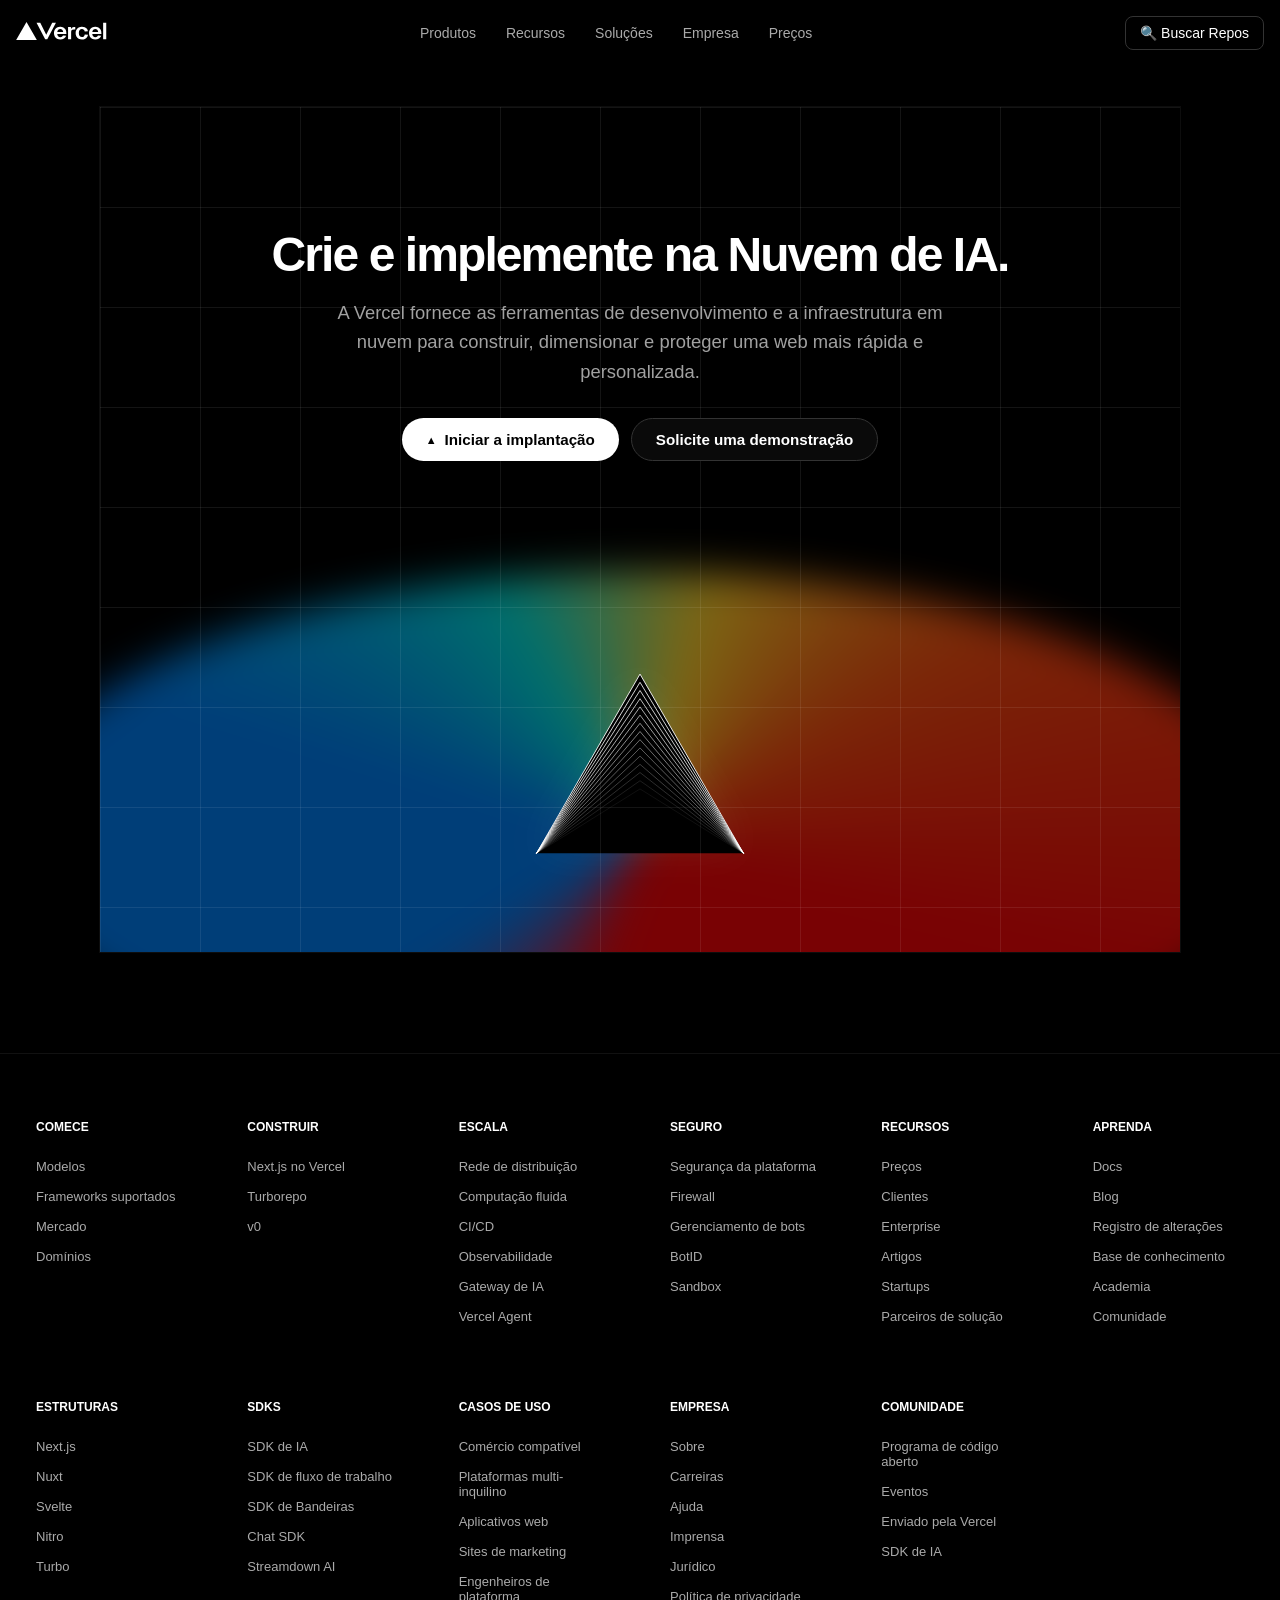
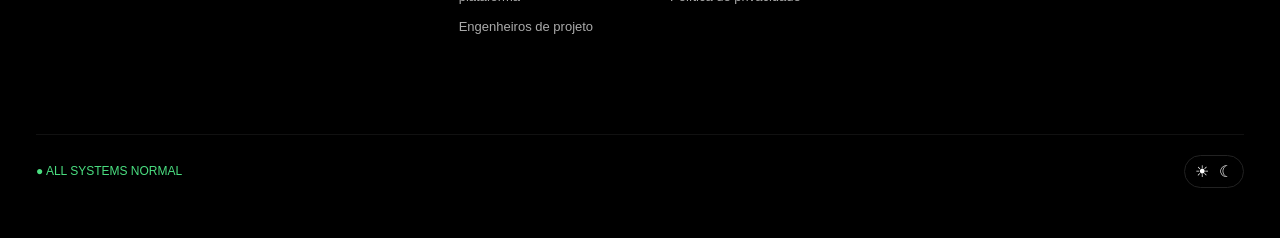
==== commit 20fdebdd: "Add styles and placement for search element" ====
--- a/index.html
+++ b/index.html
@@ -133,7 +133,7 @@
         <span id="texto-erro-validacao" class="texto-erro-validacao"></span>
 
         <!-- FUNCIONALIDADE 1: Campo de busca + botão -->
-      EU <div class="area-busca">
+      <div class="area-busca">
           <input
             type="text"
             id="campo-termo-busca"
@@ -153,7 +153,7 @@
         </div>
 
         <!-- FUNCIONALIDADE 1: Área onde os cards de resultado aparecem -->
-        EU <div id="secao-resultados">
+        <div id="secao-resultados">
           <div id="lista-de-resultados" class="lista-de-cards"></div>
         </div>
 
--- a/style.css
+++ b/style.css
@@ -1,46 +1,38 @@
-/*Reset*/
+/* Reset */
 body {
   margin: 0;
   font-family: Arial, sans-serif;
   background: #000;
   color: #fff;
-}
-
-/*Header*/
+  overflow-x: hidden;
+}
+
+/* Header */
 .header {
   position: sticky;
   top: 0;
   z-index: 1000;
   background-color: #000;
-  border-bottom: 1px solid #222;
-}
-
-/*Container*/
+}
+
+/* Container (header) */
 .container {
-  max-width: 1200px;
+  max-width: 1400px;
   margin: 0 auto;
   padding: 16px;
-
   display: flex;
   align-items: center;
   justify-content: space-between;
 }
 
-/*Logo*/
-.logo a {
-  color: #fff;
-  text-decoration: none;
-  font-weight: bold;
-  font-size: 18px;
-}
-
-/*Nav Desktop*/
+/* Nav Desktop */
 .nav ul {
   display: flex;
-  gap: 24px;
+  gap: 30px;
   list-style: none;
   margin: 0;
   padding: 0;
+  margin-right: auto;
 }
 
 .nav ul li {
@@ -58,21 +50,18 @@
   color: #fff;
 }
 
-/*Dropdown*/
+/* Dropdown */
 .dropdown {
   position: absolute;
   top: 100%;
   left: 0;
-
-  width: 750px;
+  width: min(750px, 90vw);
   padding-top: 16px;
-
   opacity: 0;
   visibility: hidden;
   transform: translateY(10px);
   transition: all 0.2s ease;
-
-  z-index: 2000; /*evita ficar atrás do header */
+  z-index: 2000;
 }
 
 .dropdown-content {
@@ -80,12 +69,10 @@
   border: 1px solid #222;
   border-radius: 12px;
   padding: 24px;
-
   display: flex;
   gap: 40px;
 }
 
-/*Colunas*/
 .column {
   display: flex;
   flex-direction: column;
@@ -93,13 +80,13 @@
 }
 
 .column h4 {
+  font-weight: bold;
   font-size: 12px;
-  color: #777;
+  color: #666;
   text-transform: uppercase;
   letter-spacing: 1px;
 }
 
-/*Item do menu*/
 .item {
   display: flex;
   gap: 12px;
@@ -113,26 +100,26 @@
   background: rgba(255, 255, 255, 0.05);
 }
 
-/*icone menu*/
 .icon {
   width: 36px;
   height: 36px;
-
   border: 1px solid #333;
   border-radius: 8px;
-
   background: rgba(255, 255, 255, 0.02);
-
   flex-shrink: 0;
   transition: all 0.2s ease;
+  display: flex;
+  align-items: center;
+  justify-content: center;
+  color: #aaa;
 }
 
 .item:hover .icon {
   border-color: #555;
-  background: rgba(255, 255, 255, 0.05);
-}
-
-/*Texto */
+  background: #ffffff;
+  color: #000;
+}
+
 .text {
   display: flex;
   flex-direction: column;
@@ -148,14 +135,13 @@
   font-size: 12px;
 }
 
-/*Mostrar Dropdown */
 .has-dropdown:hover .dropdown {
   opacity: 1;
   visibility: visible;
   transform: translateY(0);
 }
 
-/*Botoes */
+/* Botões do header */
 .actions {
   display: flex;
   gap: 12px;
@@ -167,11 +153,13 @@
   font-size: 14px;
   text-decoration: none;
   transition: all 0.2s ease;
+  cursor: pointer;
 }
 
 .btn-outline {
   border: 1px solid #333;
   color: #fff;
+  background: transparent;
 }
 
 .btn-outline:hover {
@@ -181,51 +169,42 @@
 .btn-primary {
   background: #fff;
   color: #000;
+  border: none;
 }
 
 .btn-primary:hover {
   background: #ddd;
 }
 
-/*Menu Mobile*/
-
-/* ESCONDE CHECKBOX */
+/* Menu Mobile */
 #menu-toggle {
   display: none;
 }
 
-/* BOTÃO HAMBURGUER */
 .menu-toggle {
   display: none;
   font-size: 24px;
   cursor: pointer;
 }
 
-/* MENU MOBILE */
 .mobile-menu {
   position: fixed;
   top: 0;
   right: 0;
   width: 100%;
   height: 100vh;
-
   background: #000;
-
   transform: translateX(100%);
   transition: transform 0.3s ease;
-
-  z-index: 3000; /*  acima de tudo */
-
-  display: flex;
-  flex-direction: column;
-}
-
-/* ABRE MENU */
+  z-index: 3000;
+  display: flex;
+  flex-direction: column;
+}
+
 #menu-toggle:checked ~ .mobile-menu {
   transform: translateX(0);
 }
 
-/* BOTÃO FECHAR */
 .close-btn {
   display: block;
   text-align: right;
@@ -234,7 +213,6 @@
   cursor: pointer;
 }
 
-/* CONTEÚDO */
 .mobile-content {
   padding: 20px;
   display: flex;
@@ -242,7 +220,6 @@
   gap: 20px;
 }
 
-/* LINKS MOBILE */
 .mobile-links {
   display: flex;
   flex-direction: column;
@@ -258,175 +235,172 @@
   padding-bottom: 10px;
 }
 
-.vercel-container {
+.hero-ai {
+  position: relative;
+  max-width: 1080px;
+  margin: 40px auto;
+  height: 85vh;
+  background-color: #000;
+  border: 1px solid rgba(255, 255, 255, 0.05);
+  display: flex;
+  flex-direction: column;
+  align-items: center;
+  justify-content: flex-start;
+  overflow: hidden;
+  padding-top: 80px;
+}
+
+.grid-overlay {
   position: absolute;
-  right: 9;
+  inset: 0;
+  background-image:
+    linear-gradient(to right, rgba(255, 255, 255, 0.08) 1px, transparent 1px),
+    linear-gradient(to bottom, rgba(255, 255, 255, 0.08) 1px, transparent 1px);
+  background-size: 100px 100px;
+  pointer-events: none;
+  z-index: 5;
+}
+
+.hero-content {
+  position: relative;
+  z-index: 20;
+  text-align: center;
+  max-width: 800px;
+  padding: 0 20px;
+}
+
+.hero-content h1 {
+  font-size: 48px;
+  font-weight: 600;
+  letter-spacing: -0.04em;
+  margin-bottom: 16px;
+  color: #ffffff;
+}
+
+.hero-content p {
+  color: #a1a1a1;
+  font-size: 1.15rem;
+  line-height: 1.6;
+  max-width: 650px;
+  margin: 0 auto 32px;
+}
+
+.hero-actions {
+  display: flex;
+  gap: 12px;
+  justify-content: center;
+}
+
+.btn-white {
+  background: #ffffff;
+  color: #000000;
+  border: none;
+  padding: 12px 24px;
+  border-radius: 50px;
+  font-weight: 600;
+  font-size: 0.95rem;
+  cursor: pointer;
+  display: flex;
+  align-items: center;
+  gap: 8px;
+  transition: background 0.2s;
+}
+
+.btn-white .triangle-icon {
+  font-size: 11px;
+}
+
+.btn-dark {
+  background: #0a0a0a;
+  color: #ffffff;
+  border: 1px solid #333333;
+  padding: 12px 24px;
+  border-radius: 50px;
+  font-weight: 600;
+  font-size: 0.95rem;
+  cursor: pointer;
+  transition: background 0.2s, border-color 0.2s;
+}
+
+.btn-white:hover { background: #e5e5e5; }
+.btn-dark:hover  { background: #141414; border-color: #555; }
+
+.visual-stage {
+  position: relative;
   width: 100%;
-  height: 600px;
+  height: 700px;
+  margin-top: -50px;
+  overflow: hidden;
   display: flex;
   justify-content: center;
   align-items: flex-end;
-  overflow: hidden;
-  z-index: 0;
-  background-image:
-  linear-gradient(rgba(255,255,255,0.06) 1px, transparent 1px),
-  linear-gradient(90deg, rgba(255,255,255,0.06) 1px, transparent 1px);
-
-  background-size: 80px 80px;
-}
-
-.central {
-  position: relative;
-  z-index: 2;
-
-  display: flex;
-  flex-direction: column;
-  align-items: center;
-  justify-content: center;
-
-  height: 100vh;
-  max-width: 900px;
-  margin: 0 auto;
-  padding 0 20 px;
-  text-align: center;
-  color: white;
-}
-
-.central::before {
-  content: "";
+}
+
+.rainbow-glow {
   position: absolute;
-  inset: 0;
-  background: radial-gradient(circle at center, 
-  rgba(0,0,0,0.95) 20%,
-  rgba(0,0,0,0.8) 40%,
-  rgba(0,0,0,0.3) 65%
-  transparent 80%);
-  z-index: -1;
-}
-
-button {
-  padding: 12px 24px;
-  border-radius: 999px;
-  border: none;
-  margin: 10px;
-  cursor: pointer;
-}
-
-.primary {
-  background: white;
-  color: black;
-}
-
-.secondary {
-  background: #111;
-  color: white;
-  border: 1px solid #333;
-}
-
-.vercel-container {
-  flex-direction: row;
-  display: flex;
-  justify-content: center;
+  width: 100vw;
+  max-width: 1500px;
+  height: 530px;
+  bottom: -150px;
+  left: 50%;
+  transform: translateX(-50%);
+  border-radius: 50%;
+  background: conic-gradient(
+    from -120deg at 50% 50%,
+    #007cf0, #007cf0, #00dfd8, #f9cb28, #f54e11, #f10509, #f10509, #f10509, #007cf0
+  );
+  filter: blur(20px);
+  opacity: 0.5;
+}
+
+.triangle-wrapper {
   position: absolute;
-  width: 1000px;
-  height: 800px;
-  overflow: hidden;
-  z-index: 0;
-}
-
-.luzes-coloridas {
-  position: relative;
+  bottom: 50px;
+  left: 50%;
+  transform: translateX(-50%);
   width: 100%;
-  height: 100%;
-  display: flex;
-  justify-content: center;
-  align-items: center;
-}
-
-/* Estilização do Triângulo */
-.triangle-svg {
-  width: 400px;
-  z-index: 2;
-  fill: none;
-  stroke: rgba(255, 255, 255, 0.8);
-  stroke-width: 0.5;
-  /* Efeito de linhas internas (estilo Vercel) */
-  filter: drop-shadow(0 0 10px rgba(255,255,255,0.2));
-}
-
-
-.luzes {
-  position: absolute;
-  width: 500px;
-  height: 500px;
-  filter: blur(80px); /* O segredo do aspecto "nuvem" */
-  border-radius: 50%;
-  opacity: 0.6;
-  z-index: 1;
-}
-
-.azuis {
-  background: radial-gradient(circle, #0066db, transparent);
-  bottom: -30px;
-  left: 10%;
-}
-
-.vermelhas {
-  background: radial-gradient(circle, #ff0000, transparent);
-  bottom: -20px;
-  right: 10%;
-}
-
-.verdes {
-  background: radial-gradient(circle, #00ff80, transparent);
-  top: 15%;
-  left: 45%;
-  width: 250px;
-  opacity: 0.4;
-}
-
-.amarelas{
-  background: radial-gradient(circle, #fffc31, transparent);
-  top: 15%;
-  left: 28%;
-  width: 250px;
-  opacity: 0.4;
-}
-
-/*Footer*/
-
+  max-width: 1200px;
+}
+
+.stack-svg {
+  width: 100%;
+  height: auto;
+  filter: drop-shadow(0 0 20px rgba(255, 255, 255, 0.05));
+}
+
+/* Footer */
 .footer {
   margin-top: 100px;
   border-top: 1px solid #111;
-  padding: 60px 20px;
+  padding: 20px;
 }
 
 .footer-container {
-  max-width: 1200px;
-  margin: 0 auto;
-
+  max-width: 1500px;
+  margin: 30px auto;
   display: grid;
   grid-template-columns: repeat(6, 1fr);
-  gap: 40px;
+  gap: 60px;
+  padding: 0 16px;
 }
 
 .footer-column {
   display: flex;
   flex-direction: column;
-  gap: 10px;
+  gap: 15px;
 }
 
 .footer-column h4 {
   font-size: 12px;
   text-transform: uppercase;
-  color: #777;
+  color: white;
   margin-bottom: 10px;
 }
 
 .footer-column a {
   color: #aaa;
   text-decoration: none;
-  font-size: 14px;
+  font-size: 13px;
   transition: color 0.2s;
 }
 
@@ -434,15 +408,11 @@
   color: #fff;
 }
 
-/* FOOTER BOTTOM */
 .footer-bottom {
   grid-column: span 6;
-
   margin-top: 40px;
   padding-top: 20px;
-
   border-top: 1px solid #111;
-
   display: flex;
   justify-content: space-between;
   align-items: center;
@@ -461,9 +431,7 @@
   border-radius: 20px;
 }
 
-/*Responsividade*/
 @media (max-width: 768px) {
-
   .nav,
   .actions {
     display: none;
@@ -473,33 +441,145 @@
     display: block;
   }
 
+  .hero-ai {
+    height: auto;
+    min-height: 100vh;
+    padding: 100px 16px 0;
+    margin: 0;
+    border-left: none;
+    border-right: none;
+    width: 100%;
+    box-sizing: border-box;
+  }
+
+  .hero-content {
+    width: 100%;
+    box-sizing: border-box;
+  }
+
+  .hero-content h1 {
+    font-size: 1.9rem;
+  }
+
+  .hero-content p {
+    font-size: 0.95rem;
+  }
+
+  .hero-actions {
+    flex-direction: column;
+    max-width: 260px;
+    margin: 0 auto;
+  }
+
+  .btn-white,
+  .btn-dark {
+    width: 100%;
+    justify-content: center;
+    box-sizing: border-box;
+  }
+
+  .visual-stage {
+    height: 260px;
+  }
+
+  .triangle-wrapper {
+    width: 90%;
+    max-width: 340px;
+  }
+
+  .rainbow-glow {
+    width: 100%;
+    height: 300px;
+    bottom: -150px;
+    filter: blur(30px);
+  }
+
+  .grid-overlay {
+    background-size: 40px 40px;
+  }
+
   .footer-container {
     grid-template-columns: repeat(2, 1fr);
+    gap: 24px;
+    padding: 0 16px;
   }
 
   .footer-bottom {
-    flex-direction: column;
+    grid-column: 1 / -1;
+  }
+}
+
+@media (max-width: 360px) {
+  .footer-container {
+    grid-template-columns: 1fr;
     gap: 20px;
-    align-items: flex-start;
-  }
-}
-.areas-abas {
+  }
+
+  .hero-content h1 {
+    font-size: 1.6rem;
+  }
+}
+
+/* Painel principal que abre/fecha ao clicar em "Buscar Repos" */
+EU .painel-busca {
+  position: absolute;   
+  top: 60px;            
+  right: 16px;          
+  width: min(560px, 96vw); 
+  background: #111;
+  border: 1px solid #222;
+  border-radius: 12px;
+  padding: 20px;
+  z-index: 2000;        
+  box-shadow: 0 8px 32px rgba(0, 0, 0, 0.6);
+}
+
+/* Área interna do painel: empilha os elementos verticalmente */
+.painel-conteudo {
+  display: flex;
+  flex-direction: column;
+  gap: 14px;
+}
+
+.area-busca {
+  display: flex;
+  gap: 10px;
+}
+
+/* Campo de texto onde o usuário digita o termo */
+.area-busca input {
+  flex: 1;              
+  padding: 8px 12px;
+  border-radius: 8px;
+  border: 1px solid #333;
+  background: #000;
+  color: #fff;
+  font-size: 14px;
+  outline: none;
+}
+
+.area-busca input:focus {
+  border-color: #555;   /* destaca a borda quando o campo está ativo */
+}
+
+/* Faixa com as abas Resultados / Favoritos */
+.area-abas {
   display: flex;
   gap: 8px;
   border-bottom: 1px solid #222;
   padding-bottom: 10px;
 }
 
+/* Estilo base de cada aba (botão de alternância) */
 .aba {
-  background-color: transparent;
+  background: transparent;
   border: 1px solid #333;
   color: #aaa;
-  padding: 6px 14 px;
+  padding: 6px 14px;
   border-radius: 8px;
   font-size: 13px;
   cursor: pointer;
   transition: all 0.2s;
-
 }
 
 .aba:hover {
@@ -507,28 +587,28 @@
   color: #fff;
 }
 
-/* Aba atualmente selecionada fica com borda e texto brancos */
+/* Aba selecionada fica com borda e texto brancos */
 .aba-ativa {
   border-color: #fff;
   color: #fff;
 }
 
-/* Texto de erro de validação (aparece em vermelho quando há erro) */
+/* Texto de erro de validação */
 .texto-erro-validacao {
   font-size: 13px;
-  color: #f87171;      
+  color: #f87171;       
   min-height: 16px;     
 }
 
-/* Container scrollável que agrupa os cards */
 .lista-de-cards {
   display: flex;
   flex-direction: column;
   gap: 10px;
-  max-height: 340px;    /* altura máxima: depois disso aparece scroll */
+  max-height: 340px;    
   overflow-y: auto;
 }
 
+/* Card individual de cada repositório */
 .card-repositorio {
   background: #0a0a0a;
   border: 1px solid #222;
@@ -545,10 +625,12 @@
   border-color: #444;
 }
 
+/* Coluna da esquerda: nome, descrição, estrelas e linguagem */
 .card-info {
   flex: 1;
 }
 
+/* Nome clicável do repositório */
 .card-nome-repo {
   font-size: 14px;
   font-weight: 600;
@@ -568,6 +650,7 @@
   line-height: 1.4;
 }
 
+/* Linha com estrelas e linguagem */
 .card-detalhes {
   font-size: 12px;
   color: #666;
@@ -582,6 +665,7 @@
   gap: 6px;
 }
 
+/* Botão de favoritar (amarelo ao passar o mouse) */
 .botao-favoritar {
   padding: 5px 10px;
   border-radius: 6px;
@@ -599,6 +683,7 @@
   color: #f59e0b;
 }
 
+/* Botão de remover favorito (vermelho ao passar o mouse) */
 .botao-remover {
   padding: 5px 10px;
   border-radius: 6px;
@@ -616,6 +701,7 @@
   color: #f87171;
 }
 
+/* Texto exibido quando não há resultados ou favoritos */
 .texto-lista-vazia {
   text-align: center;
   color: #555;
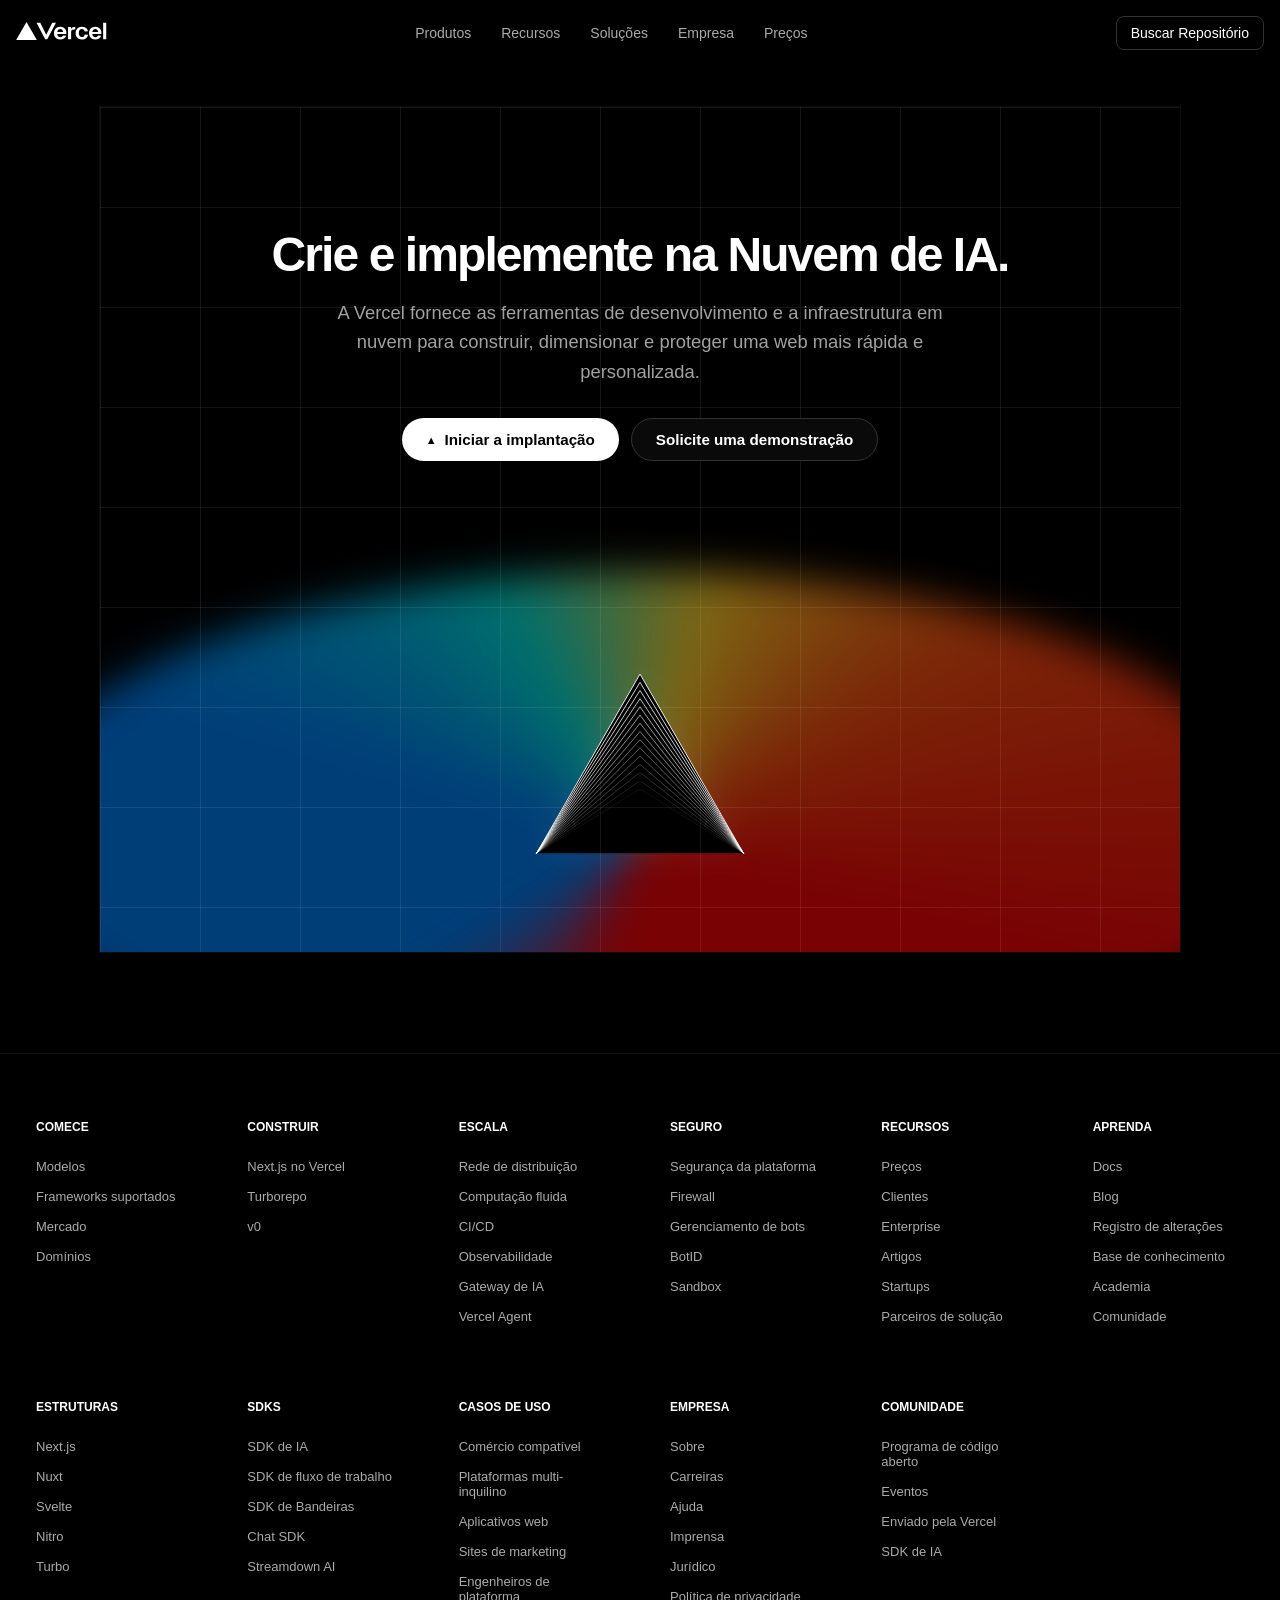
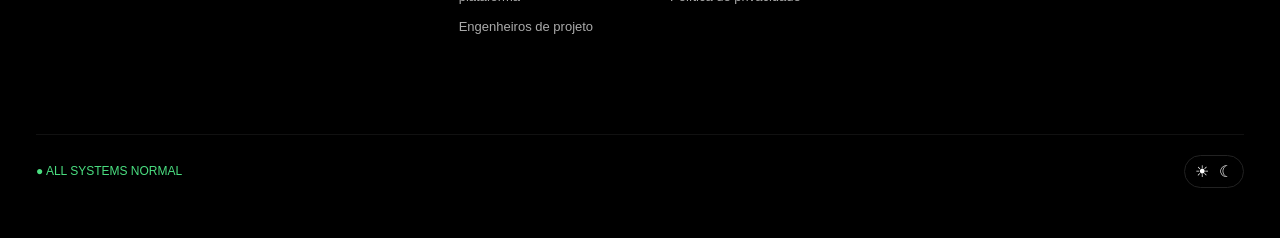
==== commit 139cb9dc: "att versão html" ====
--- a/index.html
+++ b/index.html
@@ -122,18 +122,33 @@
       </ul>
     </nav>
 
+    <!-- ========================================================
+         ÁREA DE AÇÕES DO HEADER
+         Substituímos os 3 botões originais por 1 botão que
+         abre/fecha o painel de busca de repositórios
+    ========================================================= -->
     <div class="actions">
-      <button class="btn btn-outline" id="botao-abrir-painel">🔍 Buscar Repos</button>
-    </div>
-
+      <button class="btn btn-outline" id="botao-abrir-painel">Buscar Repositório</button>
+    </div>
+
+    <!-- ========================================================
+         PAINEL SPA (Single Page Application)
+         Este painel fica escondido por padrão (display:none)
+         e aparece quando o usuário clica no botão acima.
+         Contém as 3 funcionalidades do projeto:
+           1. Campo de busca (envia termo para a API do GitHub)
+           2. Lista de resultados (repos encontrados)
+           3. Lista de favoritos (repos salvos no localStorage)
+    ========================================================= -->
     <div id="painel-busca" class="painel-busca" style="display: none;">
       <div class="painel-conteudo">
 
+        <!-- CRITÉRIO 4 e 5: Mensagem de erro de validação -->
         <!-- Fica vazia até o usuário tentar buscar algo inválido -->
         <span id="texto-erro-validacao" class="texto-erro-validacao"></span>
 
         <!-- FUNCIONALIDADE 1: Campo de busca + botão -->
-      <div class="area-busca">
+        <div class="area-busca">
           <input
             type="text"
             id="campo-termo-busca"
